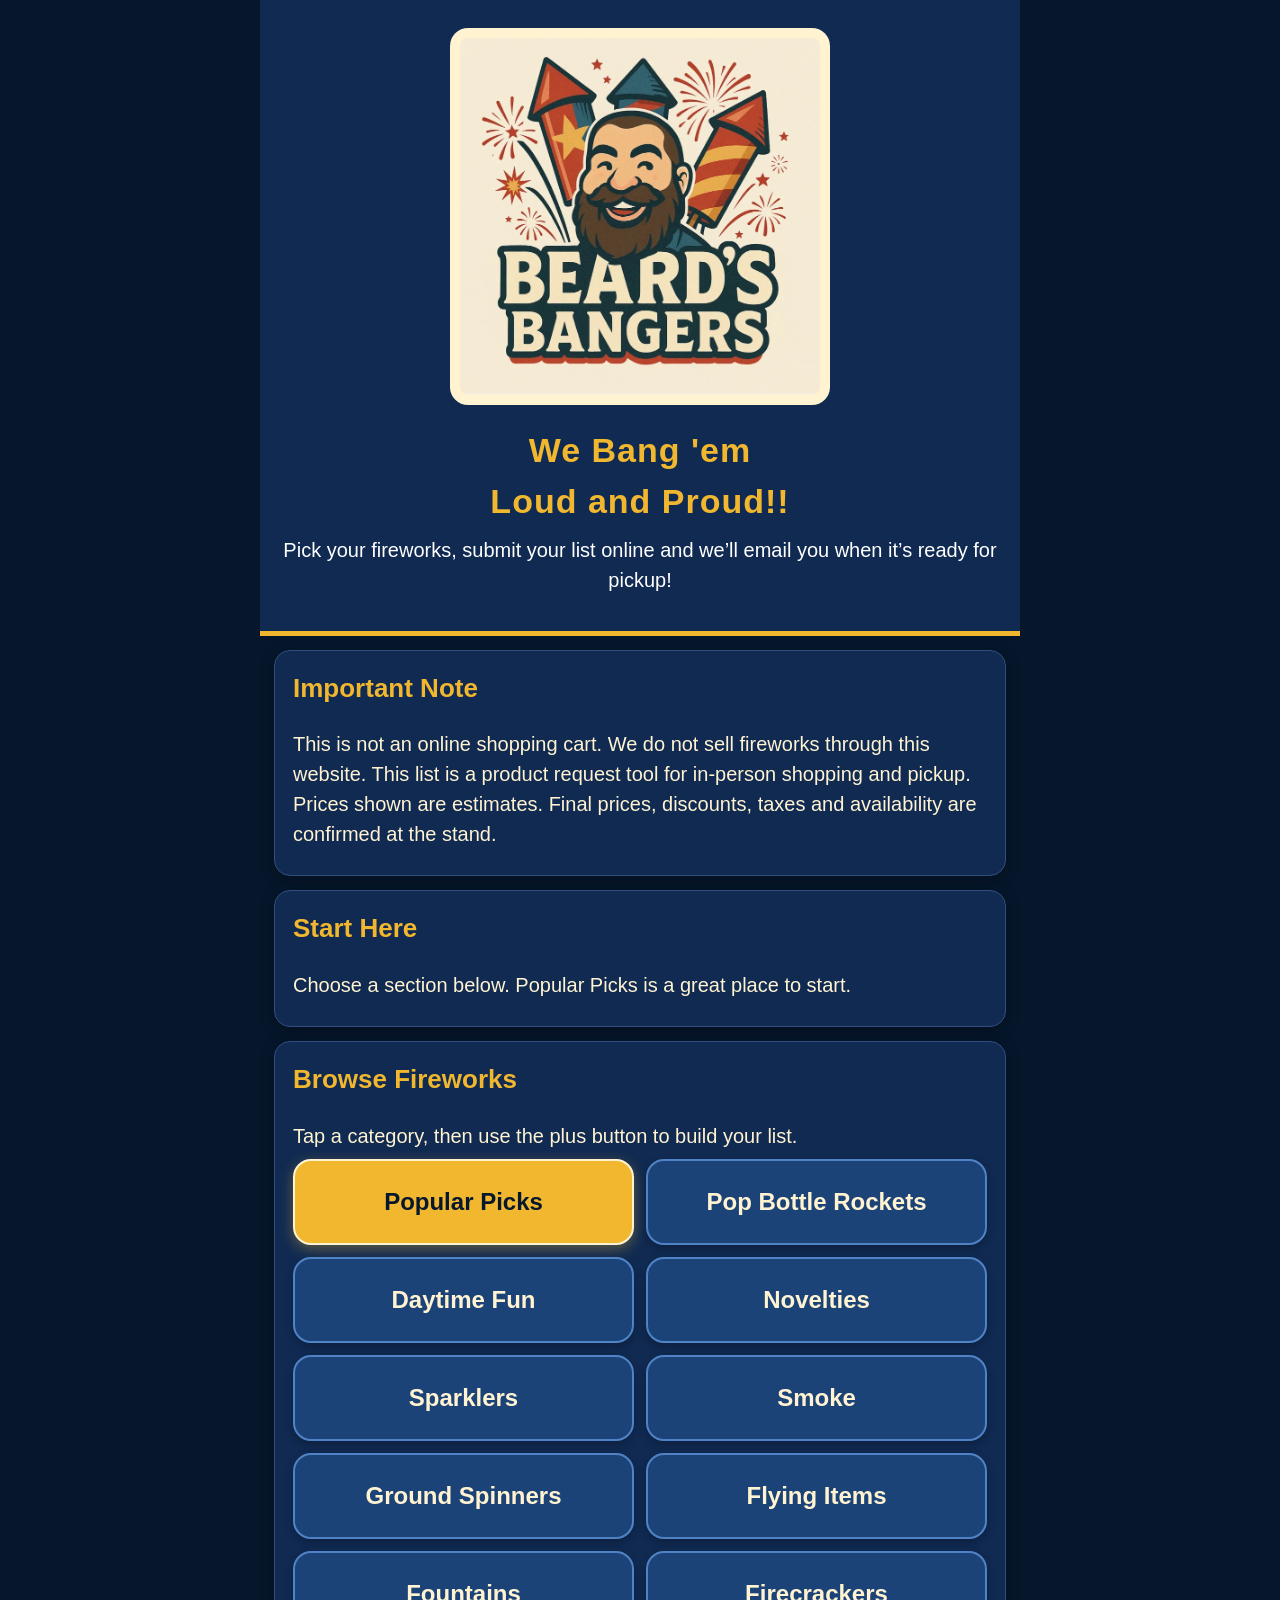
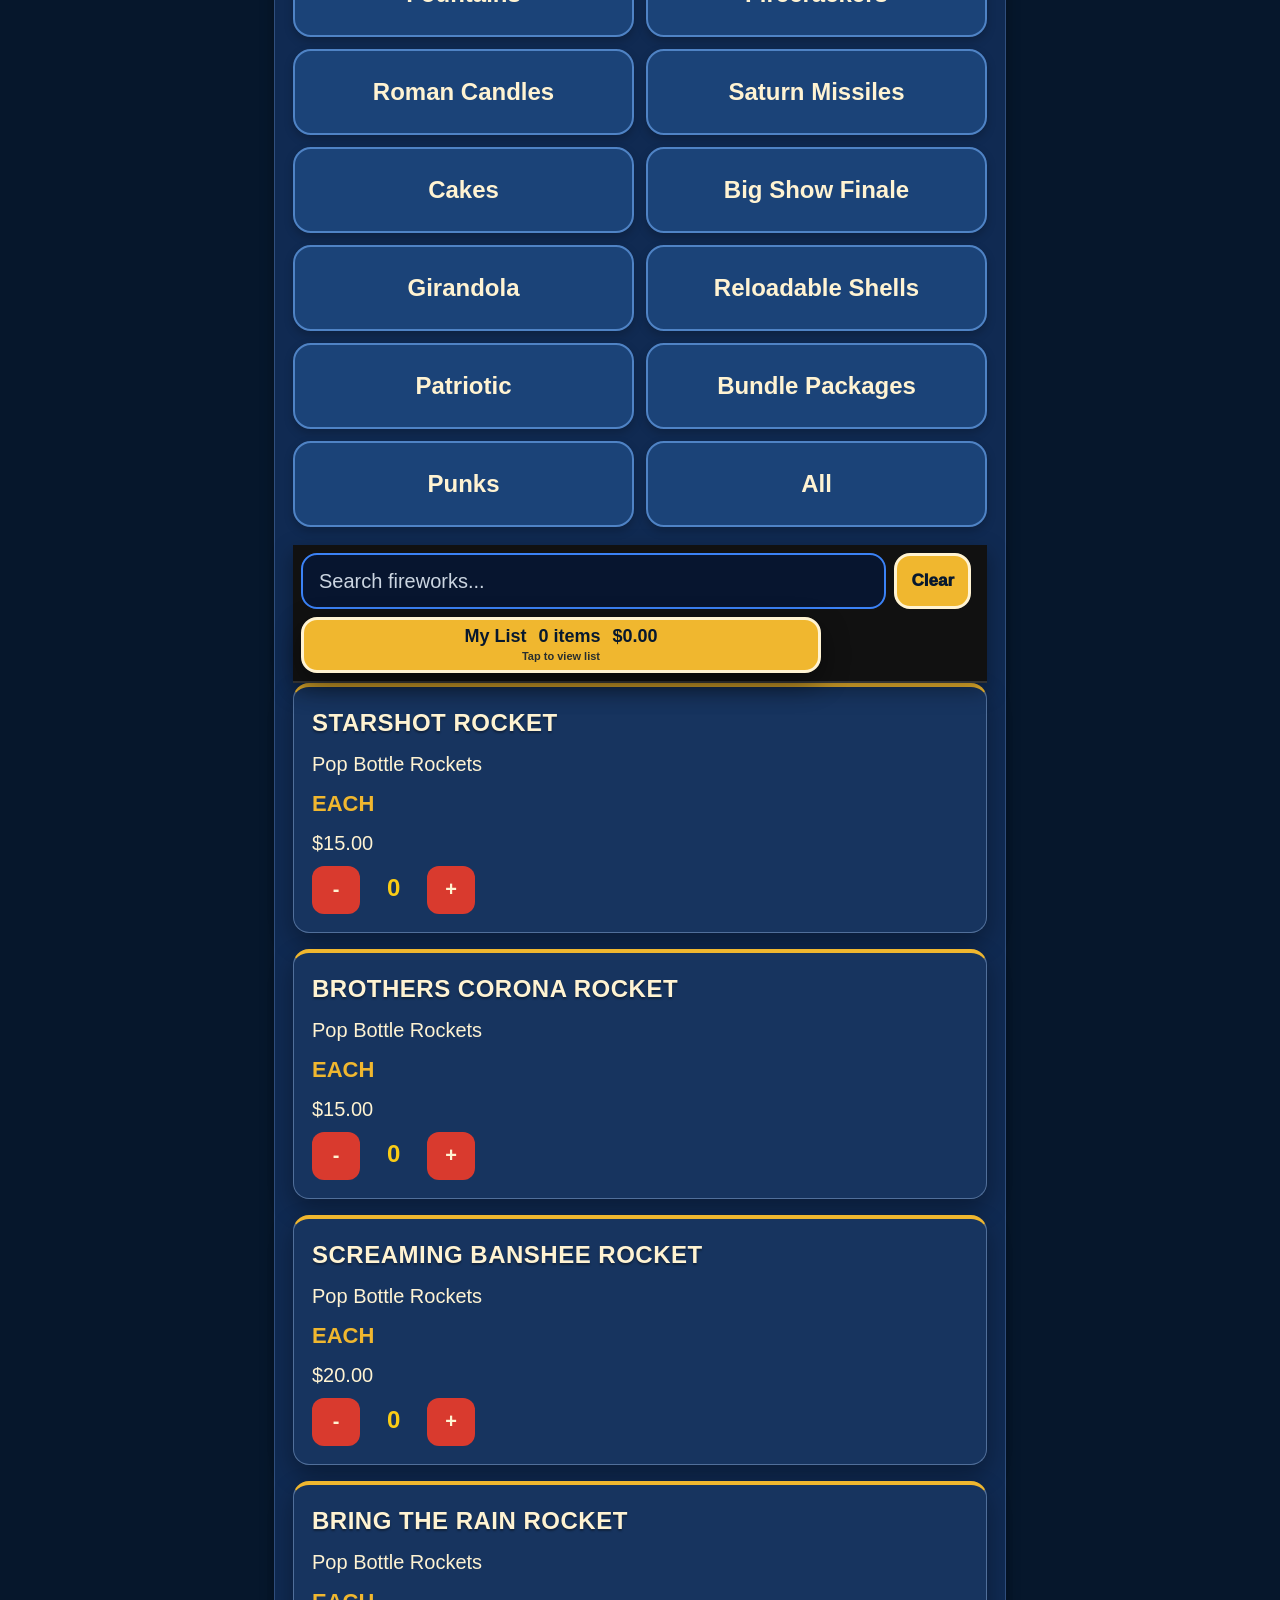
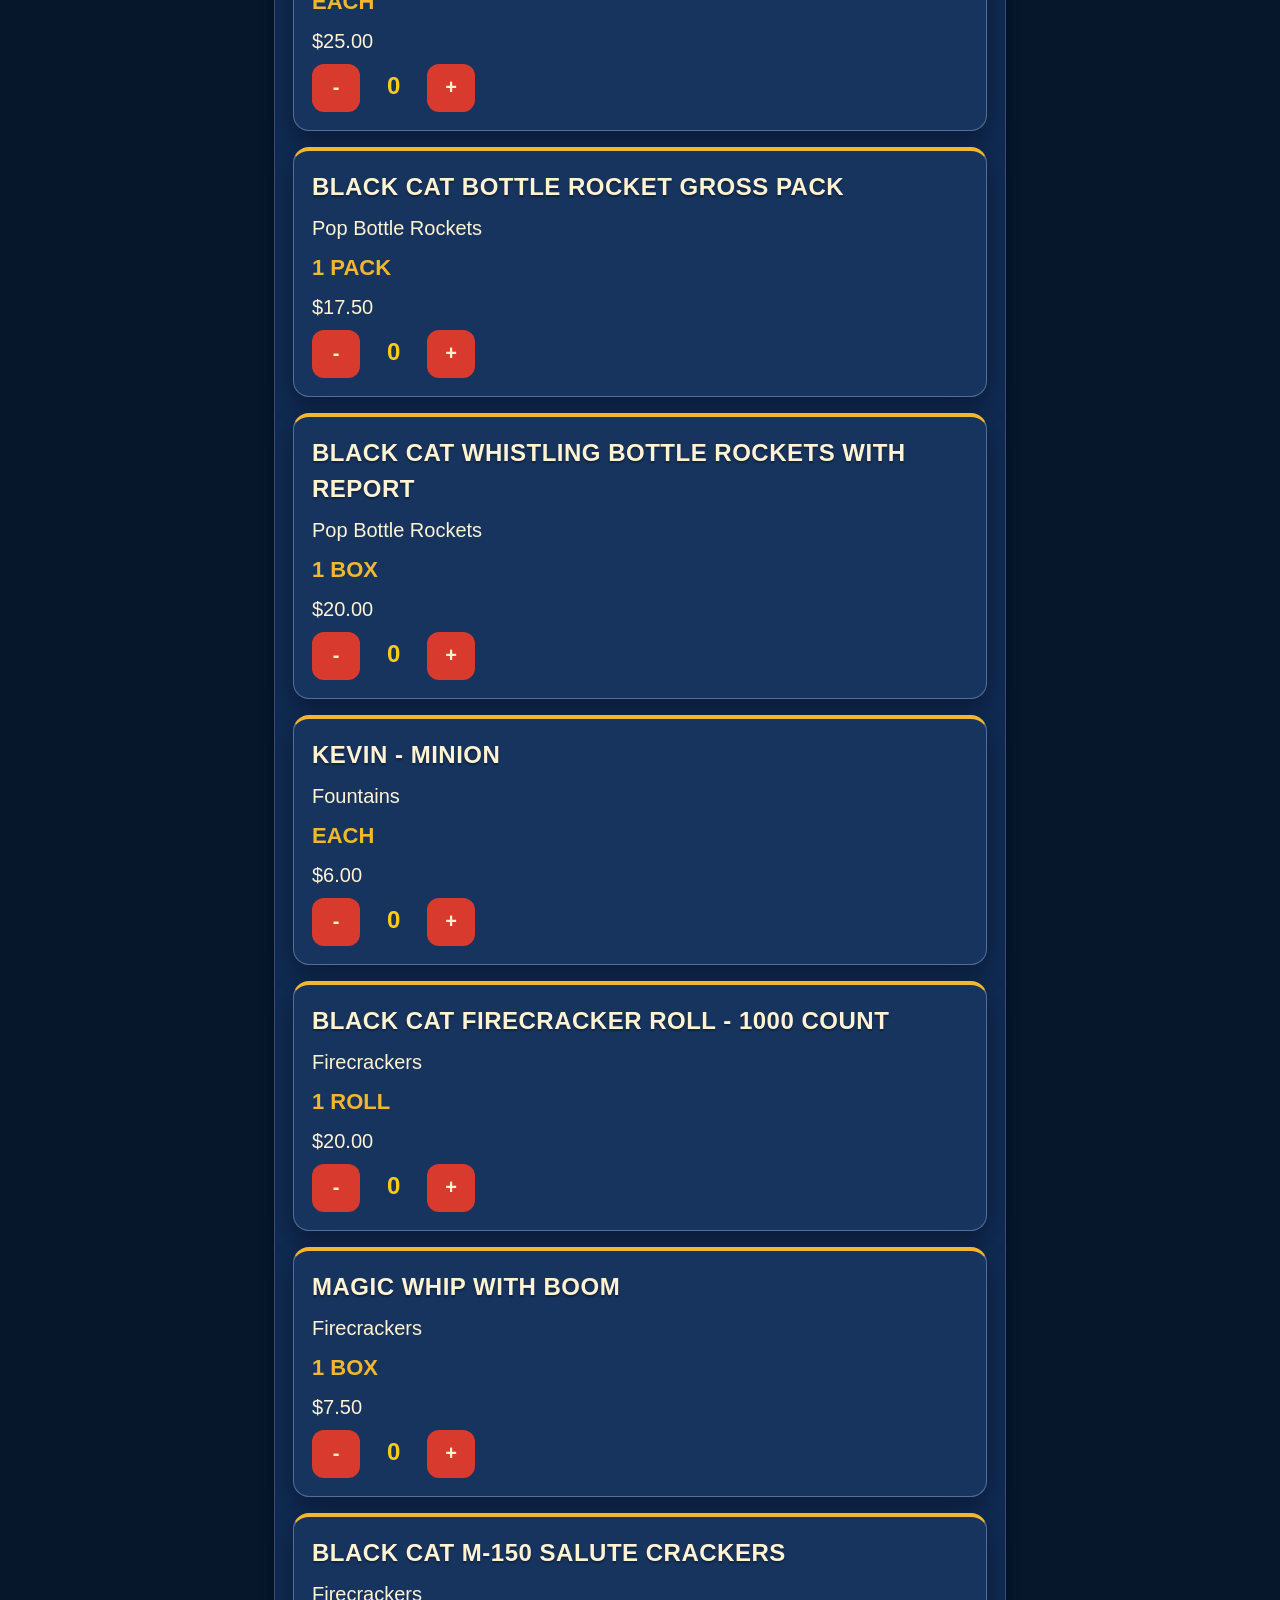
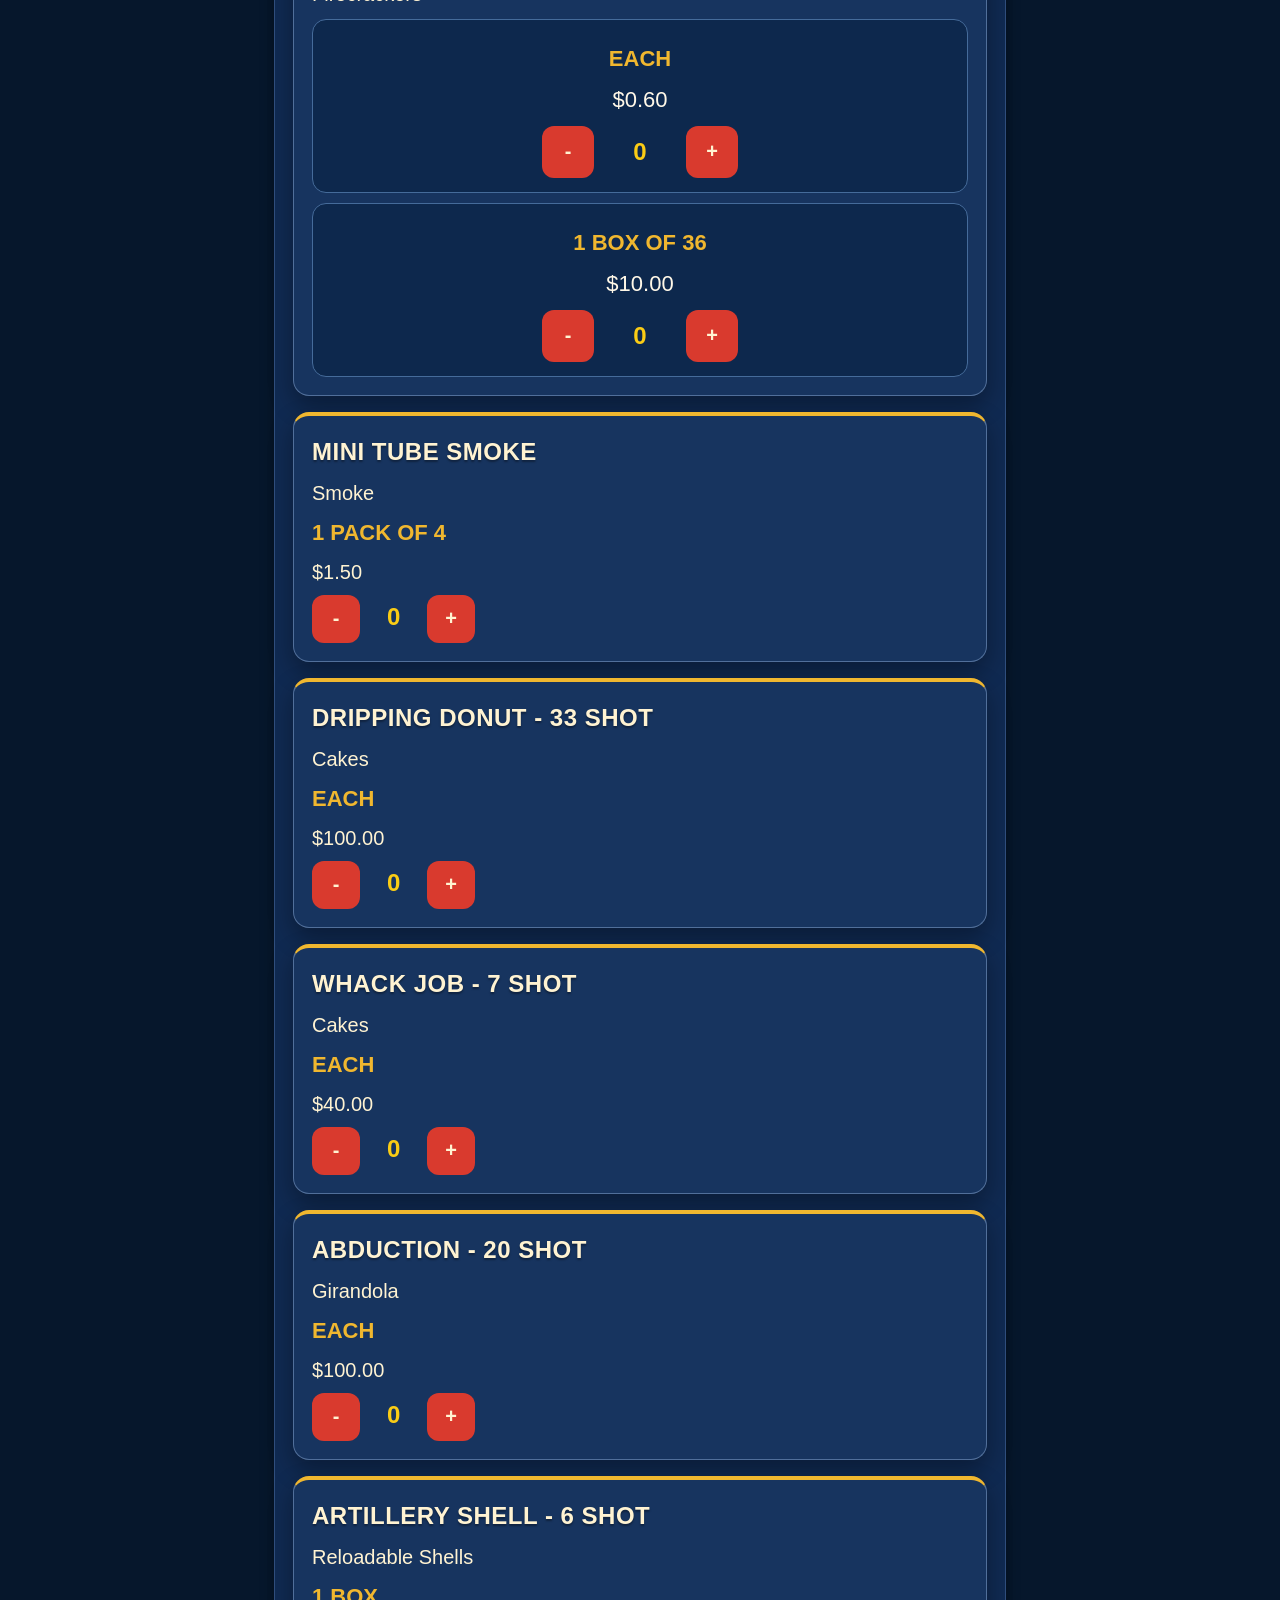
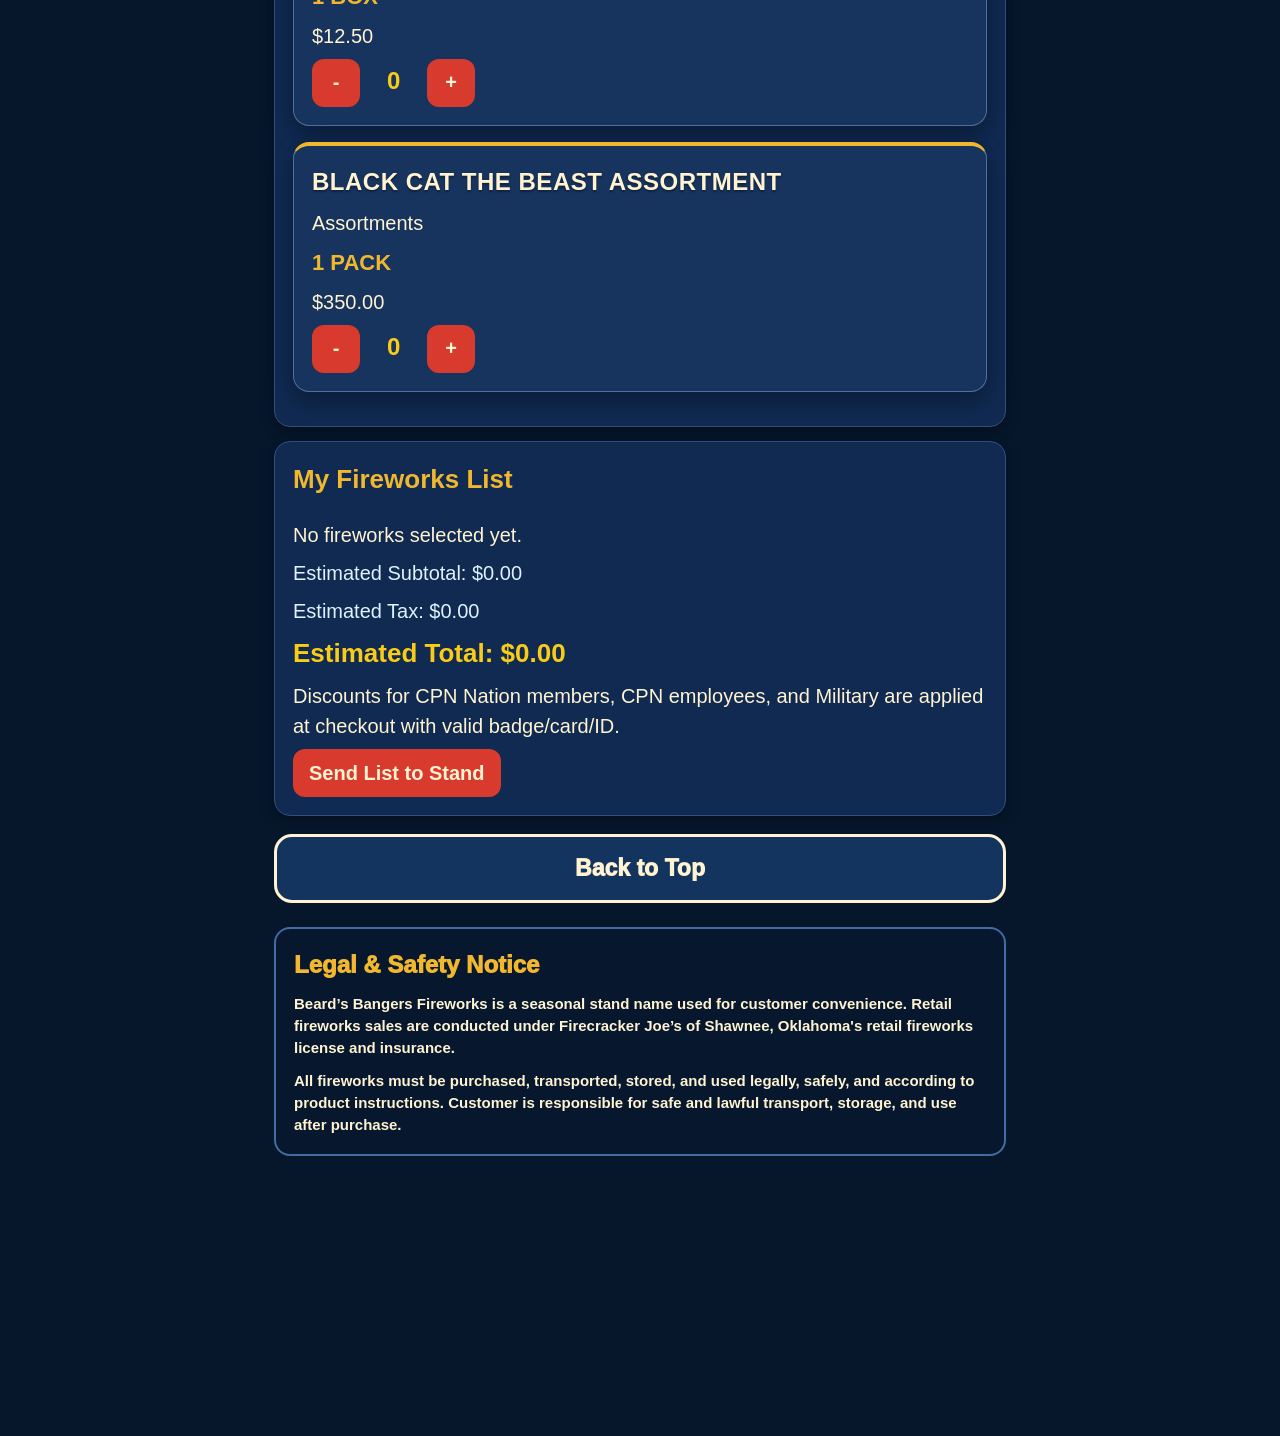
==== index.html @ ac2b1e74 "Clean up pack pricing labels Convert pack-only sparkler, roman candle, parachute, and flying item li" ====
<!-- This tells the browser that this file is an HTML webpage. -->
<!DOCTYPE html>

<!-- This starts the HTML document and says the page is written in English. -->
<html lang="en">

<head>
  <!-- This helps the browser read normal letters, numbers, and symbols correctly. -->
  <meta charset="UTF-8">

  <meta name="robots" content="noindex, nofollow">
  
  <!-- This helps the website fit correctly on phone screens. Very important for QR code customers. -->
  <meta name="viewport" content="width=device-width, initial-scale=1.0">

  <!-- This is the title that appears in the browser tab. -->
  <title>Fireworks Stand List</title>

  <!-- This connects our CSS file so we can style the page. -->
<link rel="stylesheet" href="style.css?v=26">
</head>

<body>
  <!-- Header section starts here. -->
  <header>
  <!-- This shows the Beard's Bangers logo at the top of the page. -->
  <img
    src="images/beards-bangers-logo.webp"
    alt="Beard's Bangers logo"
    class="site-logo"
  >

  <!-- This is the main headline customers will see first. -->
  <h1>We Bang 'em<br>
     Loud and Proud!!
    </h1>

  <!-- This explains the purpose of the page. -->
  <p>
  Pick your fireworks, submit your list online and we’ll email you when it’s ready for pickup!
</p>
</header>
  <!-- Header section ends here. -->

  <!-- Important Note section starts here. -->
  <section>
    <!-- This is the title for the disclaimer area. -->
    <h2>Important Note</h2>

    <!-- This paragraph explains that the website is not an online store. -->
<p>
  This is not an online shopping cart. We do not sell fireworks through this website.
  This list is a product request tool for in-person shopping and pickup.
  Prices shown are estimates. Final prices, discounts, taxes and availability are confirmed at the stand.
</p>
  </section>
  <!-- Important Note section ends here. -->

<!-- Featured Shopping section starts here. -->
<section>
  <!-- This is the title for the guided shopping area. -->
  <h2>Start Here</h2>

  <!-- This explains the purpose of the filter buttons. -->
  <p>Choose a section below. Popular Picks is a great place to start.</p>
</section>
<!-- Featured Shopping section ends here. -->

<!-- Browse Fireworks section starts here. -->
<section id="full-inventory-section">
  <!-- This is the title for the browsing area. -->
  <h2>Browse Fireworks</h2>

  <!-- This explains what the customer should do. -->
  <p>Tap a category, then use the plus button to build your list.</p>

  <!-- Category filter buttons start here inside this box. -->
  <div id="category-filter-buttons">
    <!-- This button shows popular customer favorites first. -->
    <button class="category-button active-category" onclick="setCategoryFilter('Popular Picks')">Popular Picks</button>

    <!-- This button shows pop bottle rocket items. -->
    <button class="category-button" onclick="setCategoryFilter('Pop Bottle Rockets')">Pop Bottle Rockets</button>

    <!-- This button shows daytime-friendly items. -->
    <button class="category-button" onclick="setCategoryFilter('Daytime Fun')">Daytime Fun</button>

    <!-- This button shows novelty items. -->
    <button class="category-button" onclick="setCategoryFilter('Novelties')">Novelties</button>

    <!-- This button shows sparkler items. -->
    <button class="category-button" onclick="setCategoryFilter('Sparklers')">Sparklers</button>

    <!-- This button shows smoke items. -->
    <button class="category-button" onclick="setCategoryFilter('Smoke')">Smoke</button>

    <!-- This button shows ground spinner items. -->
    <button class="category-button" onclick="setCategoryFilter('Ground Spinners')">Ground Spinners</button>

    <!-- This button shows flying items. -->
    <button class="category-button" onclick="setCategoryFilter('Flying Items')">Flying Items</button>

    <!-- This button shows fountain items. -->
    <button class="category-button" onclick="setCategoryFilter('Fountains')">Fountains</button>

    <!-- This button shows firecracker items. -->
    <button class="category-button" onclick="setCategoryFilter('Firecrackers')">Firecrackers</button>

    <!-- This button shows roman candle items. -->
    <button class="category-button" onclick="setCategoryFilter('Roman Candles')">Roman Candles</button>

    <!-- This button shows saturn missile items. -->
    <button class="category-button" onclick="setCategoryFilter('Saturn Missiles')">Saturn Missiles</button>

    <!-- This button shows cake items. -->
    <button class="category-button" onclick="setCategoryFilter('Cakes')">Cakes</button>

    <!-- This button shows big finale-style items. -->
    <button class="category-button" onclick="setCategoryFilter('Big Show Finale')">Big Show Finale</button>

    <!-- This button shows girandola items. -->
    <button class="category-button" onclick="setCategoryFilter('Girandola')">Girandola</button>

    <!-- This button shows reloadable shell items. -->
    <button class="category-button" onclick="setCategoryFilter('Reloadable Shells')">Reloadable Shells</button>
    
    <!-- This button shows patriotic-themed items. -->
    <button class="category-button" onclick="setCategoryFilter('Patriotic')">Patriotic</button>

    <!-- This button shows bundle/package items. -->
    <button class="category-button" onclick="setCategoryFilter('Bundle Packages')">Bundle Packages</button>

    <!-- This button shows punks last because they are handed out last in person. -->
    <button class="category-button" onclick="setCategoryFilter('Punks')">Punks</button>

    <!-- This button shows everything, but it is last so it does not overwhelm customers first. -->
    <button class="category-button" onclick="setCategoryFilter('All')">All</button>
  </div>
  <!-- Category filter buttons end here. -->

  <!-- This sticky top bar keeps search and the customer list visible. -->
<div id="sticky-shop-bar">

  <!-- This search box lets customers quickly find fireworks by name or category. -->
    <!-- This row holds the search box and the Done Searching button. -->
  <div id="search-row">

    <!-- This search box lets customers quickly find fireworks by name or category. -->
    <input id="inventory-search" type="text" placeholder="Search fireworks...">

    <!-- This button clears the search and shows the selected category again. -->
    <button id="customer-clear-search-button" type="button" onclick="clearCustomerSearch()">
      Clear
    </button>

    <!-- This button closes the phone keyboard after searching. -->
    <button id="search-done-button" class="hidden" type="button" onclick="finishSearch()">
      Done
    </button>

  </div>

  <!-- This button lets customers jump to their selected fireworks list anytime. -->
  <button id="floating-list-button" onclick="scrollToCustomerList()">

    <!-- This is the top line of the list button. -->
    <span id="floating-list-label">My List</span>

    <!-- This tells customers the list button can be clicked or tapped. -->
    <span id="floating-list-help">Tap to view list</span>

    <!-- This shows how many items are currently selected. -->
    <span id="floating-item-count">0 items</span>

    <!-- This shows the estimated total on the list button. -->
    <span id="floating-total-text">$0.00</span>
  </button>

</div>

  <!-- JavaScript will automatically place our firework cards inside this empty box. -->
  <div id="fireworks-container"></div>
</section>
<!-- Browse Fireworks section ends here. -->

  <!-- My Fireworks List section starts here. -->
  <section id="my-list-section">
    <!-- This is the title for the customer's selected list. -->
    <h2>My Fireworks List</h2>

    <!-- This paragraph will show the selected fireworks. -->
    <p id="customer-list-text">No fireworks selected yet.</p>

    <!-- This paragraph will show the estimated subtotal. -->
    <p id="subtotal-text">Estimated Subtotal: $0.00</p>

    <!-- This paragraph will show the estimated tax. -->
    <p id="tax-text">Estimated Tax: $0.00</p>

    <!-- This paragraph will show the estimated total after tax. -->
    <p id="total-text">Estimated Total: $0.00</p>

    <!-- This reminds customers that discounts happen in person at checkout. -->
    <p class="checkout-note">
      Discounts for CPN Nation members, CPN employees, and Military are applied at checkout with valid badge/card/ID.
    </p>

    <!-- This button opens the customer submission form. -->
    <button id="show-submit-form-button" type="button" onclick="showStandListForm()">
      Send List to Stand
    </button>

    <!-- This form sends the customer's list to Netlify Forms. -->
        <!-- This form sends the customer's list to Netlify Forms. -->
    <form
      id="stand-list-form"
      name="fireworks-list"
      method="POST"
      action="/success.html"
      data-netlify="true"
      netlify-honeypot="bot-field"
      class="hidden"
        onsubmit="return submitStandListForm(event)"()"
    >
      <!-- This hidden field tells Netlify which form is being submitted. -->
      <input type="hidden" name="form-name" value="fireworks-list">

      <!-- This hidden field helps catch spam bots. Real customers will not see it. -->
      <p class="hidden">
        <label>
          Do not fill this out:
          <input name="bot-field">
        </label>
      </p>

      <!-- This is the customer info area. -->
      <h2>Send List to Stand</h2>

      <!-- This explains what the form does. -->
      <p class="form-intro">
        Enter your email so we can send your ticket number and contact you if anything is unavailable.
      </p>

      <!-- Customer email starts here. -->
      <div class="form-field">
        <label for="customer-email">Email address:</label>

        <input
          id="customer-email"
          name="email"
          type="email"
          required
          placeholder="you@example.com"
        >
      </div>

      <!-- These hidden fields are filled by JavaScript right before the form sends. -->
      <input id="submitted-ticket-number" name="ticketNumber" type="hidden">
      <input id="submitted-list" name="fireworksList" type="hidden">
      <input id="submitted-subtotal" name="estimatedSubtotal" type="hidden">
      <input id="submitted-tax" name="estimatedTax" type="hidden">
      <input id="submitted-total" name="estimatedTotal" type="hidden">
      <input id="submitted-time" name="submittedTime" type="hidden">
      <input id="submitted-staff-checkout-link" name="staffCheckoutLink" type="hidden">

      <!-- This customer wording explains changes, new lists, and checkout. -->
      <div class="submission-rules">
        <p>
          Need to change your list? Reply to your confirmation email with your ticket number.
        </p>

        <p>
          Want to place another list? Please return to our website and submit a new list.
        </p>

      </div>

      <!-- This simple checkbox helps prevent accidental or bot-like submissions. -->
    <label class="human-check">
      <input
        id="human-confirmation"
        name="humanConfirmation"
        type="checkbox"
        required
      >

      <span>
        <span>
      I understand that submitting a list does not complete a purchase. Availability and final total are confirmed at the stand.
    </span>
      </span>
    </label>

      <!-- This submits the list to Netlify. -->
      <button id="submit-stand-list-button" type="submit">
        Submit List
      </button>
    </form>

    <!-- This confirmation box appears after the customer submits their list. -->
    <div id="submission-confirmation" class="hidden">
      <h2>List Submitted</h2>

      <p id="confirmation-ticket-text">
        Your list has been submitted.
      </p>

      <p>
        We will contact you by email when your list is ready or if anything is unavailable.
      </p>

      <p>
        Need to change your list? Reply to your confirmation email with your ticket number.
        We will confirm availability before checkout.
      </p>

      <p>
        Submitting a list does not complete a purchase. Availability and final total are confirmed at checkout.
      </p>
    </div>
  </section>
  <!-- My Fireworks List section ends here. -->

    <!-- Customer back to top button starts here. -->
  <div class="customer-bottom-action-buttons">
    <button
      id="customer-back-to-top-button"
      type="button"
      onclick="scrollCustomerToTop()"
    >
      Back to Top
    </button>
  </div>
  <!-- Customer back to top button ends here. -->

    <!-- Customer legal and safety footer notice starts here. -->
  <footer class="site-footer-notice">
    <h2>Legal &amp; Safety Notice</h2>

    <p>
      Beard’s Bangers Fireworks is a seasonal stand name used for customer convenience.
      Retail fireworks sales are conducted under Firecracker Joe’s of Shawnee, Oklahoma's
      retail fireworks license and insurance.
    </p>

    <p>
      All fireworks must be purchased, transported, stored, and used legally, safely,
      and according to product instructions. Customer is responsible for safe and lawful
      transport, storage, and use after purchase.
    </p>
  </footer>
  <!-- Customer legal and safety footer notice ends here. -->

  <!-- This connects our JavaScript file so the buttons can do things. -->
  <script src="catalog.js?v=27"></script>
<script src="script.js?v=30"></script>
</body>

</html>
---- style.css ----
/* This changes how the whole page behaves. */
* {
  /* This makes sizing easier to understand. Padding and borders stay inside the element's size. */
  box-sizing: border-box;
}

/* This styles the whole webpage. */
body {
  /* This removes the browser's default outside spacing. */
  margin: 0;

  /* This sets a simple readable font. */
  font-family: Arial, sans-serif;

  /* This creates a dark fireworks-night background. */
  background-color: #07152f;

  /* This makes normal text easy to read on the dark background. */
  color: #f8fafc;

  /* This makes text larger for phones. */
  font-size: 20px;

  /* This gives lines of text more breathing room. */
  line-height: 1.5;

  padding-bottom: 150px;
}

/* This styles the top header area. */
header {
  /* This adds space inside the header. */
  padding: 28px 18px;

  /* This gives the header a deeper patriotic blue. */
  background-color: #0b1f4d;

  /* This makes the header text white. */
  color: white;

  /* This centers the header text. */
  text-align: center;

  /* This adds a gold line under the header. */
  border-bottom: 4px solid #facc15;
}

/* This styles the biggest title. */
h1 {
  /* This removes extra space above the title. */
  margin-top: 0;

  /* This adds a little space below the title. */
  margin-bottom: 8px;

  /* This makes the title large on phones. */
  font-size: 34px;

  /* This makes the title feel more like a sign. */
  letter-spacing: 1px;
}

/* This styles section titles. */
h2 {
  /* This removes extra space at the top of section titles. */
  margin-top: 0;

  /* This makes section titles easy to spot. */
  font-size: 26px;

  /* This makes section titles gold. */
  color: #facc15;
}

/* This styles product names and selected list item names. */
h3 {
  /* This removes extra space above product names. */
  margin-top: 0;

  /* This adds a little space below product names. */
  margin-bottom: 8px;

  /* This makes product names readable on phones. */
  font-size: 24px;

  /* This keeps product names bright. */
  color: #ffffff;
}

/* This styles each main section of the page. */
section {
  /* This adds space inside each section. */
  padding: 18px;

  /* This adds space around each section. */
  margin: 14px;

  /* This makes each section a dark blue card. */
  background-color: #10234f;

  /* This rounds the corners of each section. */
  border-radius: 16px;

  /* This adds a subtle blue border. */
  border: 1px solid #33518f;

  /* This adds depth without looking too generic. */
  box-shadow: 0 4px 14px rgba(0, 0, 0, 0.35);
}

.inventory-card {
  padding: 18px;
  margin-bottom: 16px;
  background-color: #17345f;
  border-radius: 16px;
  border: 1px solid #426ca3;
  box-shadow: 0 8px 22px rgba(0, 0, 0, 0.35);
}

/* This styles selected cards inside My Fireworks List. */
.selected-list-card {
  /* This adds space inside each selected item card. */
  padding: 18px;

  /* This adds space between selected item cards. */
  margin-bottom: 16px;

  /* This makes selected list cards feel darker and more like a checkout summary. */
  background-color: #07152f;

  /* This rounds the selected list card corners. */
  border-radius: 16px;

  /* This gives selected list cards a gold outline so they feel different from inventory cards. */
  border: 2px solid #facc15;

  /* This adds a stronger shadow for a receipt/checkout feel. */
  box-shadow: 0 4px 14px rgba(0, 0, 0, 0.45);
}

/* This styles normal paragraph text. */
p {
  /* This keeps paragraph spacing comfortable but not huge. */
  margin: 8px 0;
}

/* This styles all buttons. */
button {
  /* This makes buttons large enough for thumbs. */
  min-width: 48px;

  /* This makes buttons tall enough for thumbs. */
  min-height: 48px;

  /* This adds space inside buttons. */
  padding: 12px 16px;

  /* This makes button text easy to read. */
  font-size: 20px;

  /* This makes button text bold. */
  font-weight: bold;

  /* This removes the default button border. */
  border: none;

  /* This rounds the button corners. */
  border-radius: 12px;

  /* This makes buttons red by default. */
  background-color: #dc2626;

  /* This makes button text white. */
  color: white;

  /* This changes the mouse cursor on computer. */
  cursor: pointer;
}

/* This changes buttons when they are pressed. */
button:active {
  /* This makes the button look slightly pressed down. */
  transform: scale(0.96);
}

/* This styles quantity numbers between minus and plus buttons. */
span {
  /* This makes the quantity easier to see. */
  font-size: 24px;

  /* This makes the quantity bold. */
  font-weight: bold;

  /* This adds space around the quantity. */
  margin: 0 14px;

  /* This keeps the quantity lined up nicely with buttons. */
  display: inline-block;

  /* This gives the quantity a consistent width. */
  min-width: 28px;

  /* This centers the quantity number. */
  text-align: center;

  /* This makes the quantity gold. */
  color: #facc15;
}

/* This makes the subtotal and tax easier to read. */
#subtotal-text,
#tax-text {
  /* This makes money lines bigger. */
  font-size: 20px;

  /* This makes money lines brighter. */
  color: #e0f2fe;
}

/* This makes the estimated total stand out more. */
#total-text {
  /* This makes the total larger. */
  font-size: 26px;

  /* This makes the total bold. */
  font-weight: bold;

  /* This makes the total gold. */
  color: #facc15;
}

/* This gives the customer list area a cleaner look. */
#customer-list-text {
  /* This removes the background from the outer customer list box. */
  background-color: transparent;

  /* This removes the border from the outer customer list box. */
  border: none;

  /* This removes extra padding from the outer customer list box. */
  padding: 0;
}

/* This helps the page fit larger screens without getting too wide. */
@media (min-width: 700px) {
  /* This limits the page width on tablets/computers. */
  body {
    /* This keeps the content from stretching too wide. */
    max-width: 760px;

    /* This centers the page. */
    margin: 0 auto;
  }
}

/* This styles the floating My List button. */
#floating-list-button {
  /* This keeps the button stuck to the screen even while scrolling. */
  position: fixed;

  /* This places the button near the bottom of the screen. */
  bottom: 18px;

  /* This places the button near the right side of the screen. */
  right: 18px;

  /* This makes sure the button appears above other page content. */
  z-index: 999;

  /* This makes the button stack its text lines vertically. */
  display: flex;

  /* This makes the text lines go top-to-bottom. */
  flex-direction: column;

  /* This centers the text inside the button. */
  align-items: center;

  /* This gives the floating button a gold background. */
  background-color: #facc15;

  /* This makes the button text dark blue. */
  color: #07152f;

  /* This adds a dark border so the button stands out. */
  border: 3px solid #ffffff;

  /* This makes the button rounded like a floating badge. */
  border-radius: 18px;

  /* This adds a stronger shadow so it floats above the page. */
  box-shadow: 0 6px 18px rgba(0, 0, 0, 0.45);

    /* This makes the floating button wider and easier to read on phones. */
  min-width: 150px;

  /* This makes the floating button taller and easier to tap. */
  min-height: 90px;

  /* This adds more breathing room inside the floating button. */
  padding: 14px 18px;
}

/* This styles the "My List" label inside the floating button. */
#floating-list-label {
  /* This removes the normal span spacing from our global span style. */
  margin: 0;

  /* This makes the "My List" text larger. */
  font-size: 22px;

  /* This makes the label bold. */
  font-weight: bold;

  /* This keeps the label centered. */
  text-align: center;

  /* This removes the minimum width from the global span style. */
  min-width: 0;
}

/* This styles the item count inside the floating button. */
#floating-item-count {
  /* This removes the normal span spacing from our global span style. */
  margin: 0;

  /* This makes the item count easier to read. */
  font-size: 17px;

  /* This keeps the item count centered. */
  text-align: center;

  /* This removes the minimum width from the global span style. */
  min-width: 0;
}

/* This styles the total inside the floating button. */
#floating-total-text {
  /* This removes the normal span spacing from our global span style. */
  margin: 0;

  /* This makes the floating total larger. */
  font-size: 22px;

  /* This makes the total bold. */
  font-weight: bold;

  /* This keeps the total centered. */
  text-align: center;

  /* This removes the minimum width from the global span style. */
  min-width: 0;
}

/* This makes the text inside the floating My List button dark so it shows on the gold button. */
#floating-list-button span {
  /* This overrides the regular gold span color. */
  color: #07152f;
}

/* This hides anything with the hidden class. */
.hidden {
  /* This makes the section disappear from the page. */
  display: none;
}

/* This makes item totals inside selected list cards easier to notice. */
.selected-list-card p:last-of-type {
  /* This makes the item total bigger. */
  font-size: 22px;

  /* This makes the item total bold. */
  font-weight: bold;

  /* This makes the item total gold. */
  color: #facc15;
}

/* This styles the "Tap to view list" helper text inside the floating button. */
#floating-list-help {
  /* This removes the normal span spacing from our global span style. */
  margin: 0;

  /* This makes the helper text readable but smaller than the main label. */
  font-size: 15px;

  /* This keeps the helper text from feeling too loud. */
  font-weight: normal;

  /* This keeps the helper text centered. */
  text-align: center;

  /* This removes the minimum width from the global span style. */
  min-width: 0;

  /* This makes sure the helper text is dark on the gold button. */
  color: #07152f;
}

/* This styles the search box inside the Full Inventory section. */
#inventory-search {
  /* This makes the search box stretch across the section. */
  width: 100%;

  /* This adds space inside the search box so it is easy to tap. */
  padding: 16px;

  /* This adds space below the search box. */
  margin-bottom: 18px;

  /* This makes the text inside the search box easy to read. */
  font-size: 20px;

  /* This rounds the search box corners. */
  border-radius: 14px;

  /* This adds a bright blue border. */
  border: 2px solid #3b82f6;

  /* This makes the search box dark to match the site. */
  background-color: #07152f;

  /* This makes typed text white. */
  color: #ffffff;
}

/* This styles the faint placeholder text inside the search box. */
#inventory-search::placeholder {
  /* This makes the placeholder readable but softer than typed text. */
  color: #cbd5e1;
}

/* This styles the box that holds the category filter buttons. */
#category-filter-buttons {
  /* This makes the buttons wrap onto new lines on small screens. */
  display: flex;

  /* This allows buttons to move to the next line if they do not fit. */
  flex-wrap: wrap;

  /* This adds space between category buttons. */
  gap: 12px;

  /* This adds space below the category buttons. */
  margin-bottom: 18px;

  /* This removes the normal card background from this button container. */
  background-color: transparent;

  /* This removes the normal card border from this button container. */
  border: none;

  /* This removes extra padding from this button container. */
  padding: 0;
}

/* This styles each category filter button. */
.category-button {
  /* This makes category buttons take up almost half the row. */
  width: calc(50% - 6px);

  /* This makes each category button much taller and easier to tap. */
  min-height: 86px;

  /* This adds lots of breathing room inside each category button. */
  padding: 22px 14px;

  /* This makes category button text much easier to read. */
  font-size: 24px;

  /* This makes category button text bold. */
  font-weight: bold;

  /* This makes category buttons blue by default. */
  background-color: #1d4ed8;

  /* This makes category button text white. */
  color: #ffffff;

  /* This gives category buttons a white border. */
  border: 2px solid #ffffff;

  /* This rounds the category button corners. */
  border-radius: 18px;

  /* This keeps the button text centered. */
  text-align: center;
}

/* This styles the currently selected category button. */
.active-category {
  /* This makes the active category gold. */
  background-color: #facc15;

  /* This makes the active category text dark blue. */
  color: #07152f;

  /* This makes the active category stand out. */
  border: 2px solid #ffffff;
}

/* This styles the whole Shop by Type area. */
#shop-by-type-area {
  /* This removes the normal card look from this helper area. */
  background-color: transparent;

  /* This removes the normal border from this helper area. */
  border: none;

  /* This removes extra padding from this helper area. */
  padding: 0;

  /* This adds space below the whole Shop by Type area. */
  margin-bottom: 18px;
}

/* This styles the button that opens and closes Shop by Type. */
#shop-by-type-toggle {
  /* This makes the toggle button stretch across the section. */
  width: 100%;

  /* This adds space inside the button. */
  padding: 16px;

  /* This makes the button text easy to read. */
  font-size: 22px;

  /* This makes the button text bold. */
  font-weight: bold;

  /* This makes the button gold. */
  background-color: #facc15;

  /* This makes the button text dark blue. */
  color: #07152f;

  /* This gives the button a white border. */
  border: 2px solid #ffffff;

  /* This rounds the corners. */
  border-radius: 14px;

  /* This adds space below the toggle button. */
  margin-bottom: 12px;
}

/* This makes category buttons much easier to use on phone screens. */
@media (max-width: 699px) {
  /* This styles each category button on mobile. */
  .category-button {
    /* This makes each category button take up almost half the row. */
    width: calc(50% - 6px);

    /* This makes the buttons taller and easier to tap. */
    min-height: 72px;

    /* This gives the button text more breathing room. */
    padding: 18px 12px;

    /* This makes the button text easier to read outside/in sunlight. */
    font-size: 20px;

    /* This makes the text strong and readable. */
    font-weight: bold;

    /* This keeps the button text centered. */
    text-align: center;
  }

  /* This makes the Shop by Type toggle bigger on mobile too. */
  #shop-by-type-toggle {
    /* This makes the toggle button taller and easier to tap. */
    min-height: 76px;

    /* This makes the toggle button text larger. */
    font-size: 24px;
  }
}

/* This makes sure the Shop by Type buttons actually hide when JavaScript adds the hidden class. */
#category-filter-buttons.hidden {
  /* This forces the category button box to disappear when it has the hidden class. */
  display: none;
}

/* This styles each buying option row inside a product card. */
.buying-option-row {
  padding: 14px;
  margin-top: 12px;
  background-color: #0f2a50;
  border-radius: 14px;
  border: 1px solid #3d6fa8;
  text-align: center;
}

/* This styles the text area inside a buying option row. */
.buying-option-info {
  /* This adds a little space below the option text before the buttons. */
  margin-bottom: 10px;
}

/* This styles the buying option label, like 1 PIECE or 1 BOX OF 36. */
.buying-option-label {
  /* This makes the option label easy to read. */
  font-size: 22px;

  /* This makes the option label bold. */
  font-weight: bold;

  /* This makes the option label gold. */
  color: #facc15;
}

/* This styles the buying option price. */
.buying-option-price {
  /* This makes the option price readable. */
  font-size: 22px;

  /* This keeps the price bright. */
  color: #ffffff;
}

/* This styles the button row inside a buying option. */
.buying-option-buttons {
  /* This keeps the minus, quantity, and plus lined up. */
  display: flex;

  /* This vertically centers the buttons and number. */
  align-items: center;

  /* This adds space between the buttons and quantity. */
  gap: 12px;
}

/* Product card spacing polish */

.product-card {
  padding: 18px;
}

.product-card h3 {
  margin-bottom: 8px;
  line-height: 1.2;
}

.product-card p {
  margin-top: 6px;
  margin-bottom: 10px;
}

.buying-option-row {
  padding: 14px;
  margin-top: 10px;
}

.buying-option-label {
  margin-bottom: 8px;
}

.buying-option-price {
  margin-bottom: 10px;
}

.buying-option-buttons {
  gap: 18px;
}

.buying-option-buttons button {
  width: 52px;
  height: 52px;
}

/* This styles the Beard's Bangers logo at the top of the page. */
.site-logo {
  display: block;
  width: 100%;
  max-width: 380px;
  height: auto;
  margin: 0 auto 20px auto;
  border-radius: 18px;
}

/* Beard's Bangers refined navy color polish */

body {
  background-color: #07182e;
  color: #fff3d2;
}

header {
  background-color: #102a52;
  border-bottom: 5px solid #f0b72f;
}

section,
.important-note,
.start-here,
.list-section,
.search-section,
.filter-section {
  background-color: #102a52;
  border-color: #284d82;
}

.product-card {
  background-color: #102f5f;
  border-color: #315f94;
}

.buying-option-row {
  background-color: #102f5f;
  border-color: #3f75c6;
}

h1,
h2,
.section-title,
.important-note h2,
.start-here h2 {
  color: #f0b72f;
}

.product-card h3 {
  color: #fff3d2;
}

.buying-option-label,
.quantity-number,
.total-line strong {
  color: #f0b72f;
}

button,
.add-button,
.remove-button,
.category-button,
.shop-type-button,
.clear-list-button {
  background-color: #d33a2c;
  color: #fff3d2;
}

button:hover,
.add-button:hover,
.remove-button:hover,
.category-button:hover,
.shop-type-button:hover,
.clear-list-button:hover {
  background-color: #ec4a3a;
}

.category-button.active,
.shop-type-button.active {
  background-color: #f0b72f;
  color: #07182e;
}

input,
.search-input {
  background-color: #fff3d2;
  color: #07182e;
  border-color: #f0b72f;
}

.site-logo {
  background-color: #fff3d2;
  padding: 10px;
}

/* Final button and product option cleanup */

/* This makes the floating My List button match the golden yellow brand color. */
.floating-list-button,
#floating-list-button,
.my-list-button {
  background-color: #f0b72f;
  color: #07182e;
  border: 3px solid #fff3d2;
}

/* This keeps the My List text readable. */
.floating-list-button *,
#floating-list-button *,
.my-list-button * {
  color: #07182e;
}

/* This centers the unit label, price, and plus/minus buttons inside multi-option products. */
.buying-option-row {
  text-align: center;
}

.buying-option-info {
  text-align: center;
}

.buying-option-buttons {
  justify-content: center;
  align-items: center;
}

/* This makes the inventory/filter buttons blue instead of red. */
.category-button,
.shop-type-button {
  background-color: #193b73;
  color: #fff3d2;
  border: 2px solid #3f75c6;
}

/* This gives filter buttons a cleaner hover color. */
.category-button:hover,
.shop-type-button:hover {
  background-color: #244f91;
}

/* This makes the selected filter button golden yellow. */
.category-button.active,
.shop-type-button.active {
  background-color: #f0b72f;
  color: #07182e;
  border-color: #fff3d2;
}

/* Beard's Bangers premium navy product card polish */

.inventory-card {
  background-color: #17345f;
  border-color: #426ca3;
  box-shadow: 0 8px 22px rgba(0, 0, 0, 0.35);
}

.inventory-card h3 {
  color: #fff3d2;
  letter-spacing: 0.5px;
}

.buying-option-row {
  background-color: #0f2a50;
  border-color: #3d6fa8;
}

.buying-option-label {
  color: #f0b72f;
}

.buying-option-price {
  color: #fff8e8;
}

section {
  background-color: #102a52;
  border-color: #2f5488;
}

body {
  background-color: #06172c;
}

button,
.add-button,
.remove-button {
  background-color: #d93a2e;
  color: #fff3d2;
}

button:hover,
.add-button:hover,
.remove-button:hover {
  background-color: #ef4b3d;
}

/* Premium product card finishing touch */

.inventory-card {
  background-color: #17345f;
  border: 1px solid #516f9a;
  border-top: 4px solid #f0b72f;
  box-shadow: 0 10px 24px rgba(0, 0, 0, 0.32);
}

.inventory-card h3 {
  color: #fff3d2;
  text-shadow: 0 2px 2px rgba(0, 0, 0, 0.35);
}

.buying-option-row {
  background-color: #0d284d;
  border: 1px solid #456b9a;
}

section {
  border-color: #304f7e;
}

/* Inventory filter button polish */

.category-button {
  background-color: #1b4378;
  color: #fff3d2;
  border: 2px solid #4f83c5;
  box-shadow: 0 4px 10px rgba(0, 0, 0, 0.22);
}

.category-button:hover {
  background-color: #25528e;
}

/* This is the selected inventory filter button. */
.active-category {
  background-color: #f0b72f;
  color: #07182e;
  border: 2px solid #fff3d2;
  box-shadow: 0 4px 14px rgba(240, 183, 47, 0.32);
}

/* Make selected filter buttons stay yellow immediately, even while hovered */

.category-button.active-category,
.category-button.active-category:hover,
.category-button.active-category:focus,
.category-button.active-category:active {
  background-color: #f0b72f;
  color: #07182e;
  border: 2px solid #fff3d2;
  box-shadow: 0 4px 14px rgba(240, 183, 47, 0.35);
}

/* Prevent mobile double-tap zoom on buttons and tappable controls */

button,
.category-button,
#floating-list-button,
input {
  touch-action: manipulation;
}

/* Bottom My List bar starts here. */
/* This changes the floating list button into a bottom checkout-style bar. */

#floating-list-button {
  position: fixed;
  left: 12px;
  right: 12px;
  bottom: 12px;
  width: auto;
  max-width: 520px;
  margin: 0 auto;
  z-index: 1200;

  display: grid;
  grid-template-columns: 1fr auto auto;
  gap: 6px 12px;
  align-items: center;

  padding: 12px 16px;
  border-radius: 18px;
  background-color: #f0b72f;
  color: #07182e;
  border: 3px solid #fff3d2;
  box-shadow: 0 10px 28px rgba(0, 0, 0, 0.45);
}

/* This keeps all text inside the My List bar dark and readable. */
#floating-list-button * {
  color: #07182e;
}

/* This makes the main My List label bold. */
#floating-list-label {
  font-weight: 900;
  font-size: 1.05rem;
  text-align: left;
}

/* This hides the helper text so the bottom bar stays compact. */
#floating-list-help {
  display: none;
}

/* This styles the item count. */
#floating-item-count {
  font-weight: 700;
  font-size: 0.95rem;
  text-align: center;
}

/* This styles the total price. */
#floating-total-text {
  font-weight: 900;
  font-size: 1.05rem;
  text-align: right;
}

/* This gives the bottom of the page enough room so the bar does not cover totals. */
body {
  padding-bottom: 130px;
}

/* Keeps the search bar and My List button visible while customers scroll. */
#sticky-shop-bar {
  position: sticky;
  top: 0;
  z-index: 1000;
  background: #111;
  padding: 10px;
  display: flex;
  gap: 10px;
  align-items: stretch;
  border-bottom: 2px solid rgba(255, 255, 255, 0.15);
}

/* Makes the search box take most of the top bar space. */
#sticky-shop-bar #inventory-search {
  flex: 1;
  margin: 0;
}

/* Changes the old floating button into a top-bar button. */
#sticky-shop-bar #floating-list-button {
  position: static;
  width: auto;
  min-width: 115px;
  margin: 0;
  padding: 8px 10px;
}

/* Keeps the My List button readable without getting too tall. */
#sticky-shop-bar #floating-list-button span {
  display: block;
  line-height: 1.15;
}

/* Makes the helper text smaller so the top bar stays compact. */
#sticky-shop-bar #floating-list-help {
  font-size: 0.72rem;
  opacity: 0.85;
}

/* Makes the top bar stack nicely on very small phones. */
@media (max-width: 480px) {
  #sticky-shop-bar {
    flex-direction: column;
  }

  #sticky-shop-bar #floating-list-button {
    width: 100%;
  }
}

/* Send List to Stand form starts here. */

#stand-list-form {
  margin-top: 22px;
  padding: 22px;
  background-color: #12345f;
  border: 2px solid #f0b72f;
  border-radius: 18px;
}

#stand-list-form h2 {
  margin-bottom: 12px;
}

.form-intro {
  font-size: 21px;
  line-height: 1.45;
  margin-bottom: 20px;
}

.form-field {
  margin-bottom: 20px;
}

.form-field label {
  display: block;
  margin-bottom: 8px;
  font-size: 22px;
  font-weight: bold;
  color: #fff3d2;
}

.form-field input {
  display: block;
  width: 100%;
  min-height: 62px;
  padding: 14px 16px;
  font-size: 22px;
  border-radius: 12px;
  border: 3px solid #f0b72f;
  background-color: #fff3d2;
  color: #07182e;
}

.form-field input::placeholder {
  color: #6b7280;
}

.submission-rules {
  margin-top: 18px;
  margin-bottom: 18px;
  padding: 16px;
  background-color: #0b2447;
  border-radius: 14px;
  border: 1px solid #426ca3;
}

.submission-rules p {
  font-size: 18px;
  line-height: 1.4;
  margin: 0 0 12px 0;
}

.submission-rules p:last-child {
  margin-bottom: 0;
}

#submit-stand-list-button {
  width: 100%;
  margin-top: 10px;
  padding: 18px;
  font-size: 24px;
  border-radius: 16px;
}

/* Send List to Stand form ends here. */

/* Clean sticky search, Done button, and My List bar starts here. */

#sticky-shop-bar {
  position: sticky;
  top: 0;
  z-index: 1000;

  padding: 8px;
  gap: 8px;
  background-color: #111111;

  display: flex;
  flex-direction: column;
  align-items: stretch;

  border-bottom: 2px solid rgba(255, 255, 255, 0.15);
  box-shadow: 0 8px 20px rgba(0, 0, 0, 0.35);
}

/* This keeps the search bar and Done button on one clean row. */
#search-row {
  display: flex;
  gap: 8px;
  align-items: stretch;
}

/* Search bar */
#search-row #inventory-search {
  flex: 1;
  width: auto;
  min-width: 0;
  height: 56px;
  min-height: 56px;
  padding: 0 16px;
  margin: 0;
  font-size: 20px;
  line-height: 56px;
  border-radius: 16px;
}

/* Done Searching button */
#search-done-button {
  width: 86px;
  min-width: 86px;
  height: 56px;
  min-height: 56px;
  padding: 0 10px;

  font-size: 17px;
  font-weight: 900;

  border-radius: 16px;
  background-color: #f0b72f;
  color: #07182e;
  border: 3px solid #fff3d2;
}

/* This keeps hidden things hidden. */
#search-done-button.hidden {
  display: none;
}

/* My List button */
#sticky-shop-bar #floating-list-button {
  width: 100%;
  height: 56px;
  min-height: 56px;
  padding: 6px 14px;
  border-radius: 16px;

  display: grid;
  grid-template-columns: auto auto auto;
  grid-template-areas:
    "label count total"
    "help help help";
  column-gap: 12px;
  row-gap: 2px;
  align-items: center;
  justify-content: center;

  background-color: #f0b72f;
  color: #07182e;
  border: 3px solid #fff3d2;
}

/* My List text */
#sticky-shop-bar #floating-list-label {
  grid-area: label;
  margin: 0;
  min-width: 0;
  font-size: 18px;
  line-height: 1;
  font-weight: 900;
  text-align: center;
  white-space: nowrap;
  color: #07182e;
}

/* Item count */
#sticky-shop-bar #floating-item-count {
  grid-area: count;
  margin: 0;
  min-width: 0;
  font-size: 18px;
  line-height: 1;
  font-weight: 900;
  text-align: center;
  white-space: nowrap;
  color: #07182e;
}

/* Total */
#sticky-shop-bar #floating-total-text {
  grid-area: total;
  margin: 0;
  min-width: 0;
  font-size: 18px;
  line-height: 1;
  font-weight: 900;
  text-align: center;
  white-space: nowrap;
  color: #07182e;
}

/* Tap helper */
#sticky-shop-bar #floating-list-help {
  grid-area: help;
  display: block;
  margin: 0;
  min-width: 0;
  font-size: 11px;
  line-height: 1;
  font-weight: 700;
  text-align: center;
  white-space: nowrap;
  opacity: 0.85;
  color: #07182e;
}

/* Clean sticky search, Done button, and My List bar ends here. */

/* Success page styling starts here. */

.confirmation-page {
  max-width: 720px;
  margin: 40px auto;
  padding: 28px;
  background-color: #12345f;
  border: 2px solid #f0b72f;
  border-radius: 18px;
  text-align: center;
}

.confirmation-page h2 {
  font-size: 34px;
  margin-bottom: 18px;
  color: #fff3d2;
}

.confirmation-page p {
  font-size: 21px;
  line-height: 1.45;
  margin-bottom: 18px;
}

#success-ticket-number {
  font-size: 26px;
  font-weight: 900;
  color: #f0b72f;
}

.return-home-button {
  display: inline-block;
  margin-top: 14px;
  padding: 16px 22px;
  background-color: #f0b72f;
  color: #07182e;
  border: 3px solid #fff3d2;
  border-radius: 16px;
  font-size: 21px;
  font-weight: 900;
  text-decoration: none;
}

/* Success page styling ends here. */

/* Human confirmation checkbox starts here. */

.human-check {
  display: flex;
  align-items: flex-start;
  gap: 12px;

  margin-top: 18px;
  margin-bottom: 18px;
  padding: 14px 16px;

  background-color: #0b2447;
  border: 1px solid #426ca3;
  border-radius: 14px;

  color: #fff3d2;
}

.human-check input {
  width: 24px;
  height: 24px;
  min-width: 24px;
  margin-top: 4px;
  accent-color: #f0b72f;
}

.human-check span {
  display: block;
  flex: 1;
  min-width: 0;

  font-size: 17px;
  line-height: 1.35;
  font-weight: 700;
  text-align: left;
  color: #fff3d2;
}

/* Human confirmation checkbox ends here. */

/* Staff checkout proof-of-life styling starts here. */

.staff-checkout-panel {
  max-width: 760px;
  margin: 28px auto;
  padding: 22px;
  background-color: #12345f;
  border: 2px solid #f0b72f;
  border-radius: 18px;
}

.staff-checkout-panel h2 {
  font-size: 30px;
  margin-bottom: 12px;
  color: #fff3d2;
}

.staff-checkout-note {
  font-size: 18px;
  line-height: 1.4;
  margin-bottom: 18px;
}

.staff-order-card {
  margin-bottom: 14px;
  padding: 16px;
  background-color: #0b2447;
  border: 1px solid #426ca3;
  border-radius: 14px;
}

.staff-order-card h3 {
  font-size: 22px;
  margin-bottom: 8px;
  color: #fff3d2;
}

.staff-order-card p {
  font-size: 18px;
  margin-bottom: 6px;
}

.staff-total-box {
  margin-top: 20px;
  padding: 16px;
  background-color: #07182e;
  border: 2px solid #f0b72f;
  border-radius: 14px;
}

.staff-total-box p {
  font-size: 22px;
  font-weight: 900;
  margin-bottom: 8px;
}

/* Staff checkout proof-of-life styling ends here. */

/* Staff checkout editable buttons start here. */

.staff-quantity-row {
  display: flex;
  align-items: center;
  justify-content: center;
  gap: 16px;

  margin-top: 12px;
  margin-bottom: 12px;
}

.staff-quantity-row button {
  width: 54px;
  height: 54px;

  font-size: 30px;
  font-weight: 900;

  border-radius: 14px;
  background-color: #f0b72f;
  color: #07182e;
  border: 3px solid #fff3d2;
}

.staff-quantity-row span {
  min-width: 42px;
  text-align: center;

  font-size: 28px;
  font-weight: 900;
  color: #fff3d2;
}

.staff-remove-button {
  width: 100%;
  margin-top: 10px;
  padding: 12px;

  font-size: 18px;
  font-weight: 900;

  border-radius: 14px;
  background-color: #d7372f;
  color: #fff3d2;
  border: 3px solid #fff3d2;
}

/* Staff checkout editable buttons end here. */

/* Staff product search and add section starts here. */

.staff-product-tools {
  margin-top: 20px;
  margin-bottom: 26px;
  padding: 18px;
  background-color: #07182e;
  border: 2px solid #426ca3;
  border-radius: 16px;
}

.staff-product-tools h2 {
  font-size: 26px;
  margin-bottom: 12px;
  color: #fff3d2;
}

#staff-product-search {
  width: 100%;
  min-height: 58px;
  margin-bottom: 14px;
  padding: 12px 16px;

  font-size: 21px;

  border-radius: 14px;
  border: 3px solid #f0b72f;
  background-color: #fff3d2;
  color: #07182e;
}

.staff-category-buttons {
  display: flex;
  flex-wrap: wrap;
  gap: 8px;

  margin-bottom: 16px;
}

.staff-category-button {
  padding: 10px 12px;

  font-size: 16px;
  font-weight: 900;

  border-radius: 999px;
  border: 2px solid #f0b72f;
  background-color: #12345f;
  color: #fff3d2;
}

.staff-category-button.active-staff-category {
  background-color: #f0b72f;
  color: #07182e;
  border-color: #fff3d2;
}

.staff-product-results {
  display: grid;
  gap: 12px;
}

.staff-product-card {
  padding: 14px;
  background-color: #12345f;
  border: 1px solid #426ca3;
  border-radius: 14px;
}

.staff-product-card h3 {
  font-size: 20px;
  margin-bottom: 6px;
  color: #fff3d2;
}

.staff-product-card p {
  font-size: 16px;
  margin-bottom: 8px;
}

.staff-add-option-row {
  display: flex;
  align-items: center;
  justify-content: space-between;
  gap: 12px;

  margin-top: 10px;
  padding: 10px;

  background-color: #0b2447;
  border-radius: 12px;
}

.staff-add-option-label {
  font-size: 16px;
  font-weight: 900;
  color: #fff3d2;
}

.staff-add-option-price {
  font-size: 16px;
  color: #fff3d2;
}

.staff-add-option-row button {
  min-width: 78px;
  padding: 10px 12px;

  font-size: 17px;
  font-weight: 900;

  border-radius: 12px;
  background-color: #f0b72f;
  color: #07182e;
  border: 3px solid #fff3d2;
}

.staff-current-order-heading {
  margin-top: 18px;
  margin-bottom: 12px;
}

/* Staff product search and add section ends here. */

/* Staff main-site-style checkout starts here. */

.staff-shop-panel {
  max-width: 960px;
  margin: 24px auto;
  padding: 16px;
  background-color: #12345f;
  border: 2px solid #f0b72f;
  border-radius: 18px;
}

#staff-sticky-shop-bar {
  position: -webkit-sticky;
  position: sticky;
  top: 0;
  z-index: 2000;

  display: flex;
  flex-direction: column;
  gap: 8px;

  padding: 8px;
  margin-bottom: 14px;

  background-color: #111111;
  border-radius: 16px;
  border: 2px solid #111111;
}

#staff-product-search {
  width: 100%;
  min-height: 56px;
  padding: 12px 16px;

  font-size: 20px;

  border-radius: 16px;
  border: 3px solid #f0b72f;
  background-color: #fff3d2;
  color: #07182e;
}

#staff-floating-list-button {
  display: grid;
  grid-template-columns: 1fr auto auto;
  gap: 10px;
  align-items: center;

  width: 100%;
  padding: 12px 14px;

  border-radius: 16px;
  border: 3px solid #f0b72f;
  background-color: #0b2447;
  color: #fff3d2;

  font-size: 18px;
  font-weight: 900;
}

#staff-floating-list-label {
  text-align: left;
}

#staff-floating-list-count {
  text-align: center;
}

#staff-floating-list-total {
  text-align: right;
  color: #f0b72f;
}

.staff-category-buttons {
  display: flex;
  flex-wrap: wrap;
  gap: 8px;

  margin-bottom: 16px;
}

.staff-category-button {
  padding: 10px 12px;

  font-size: 16px;
  font-weight: 900;

  border-radius: 999px;
  border: 2px solid #f0b72f;
  background-color: #12345f;
  color: #fff3d2;
}

.staff-category-button.active-staff-category {
  background-color: #f0b72f;
  color: #07182e;
  border-color: #fff3d2;
}

.staff-product-results {
  display: grid;
  gap: 14px;
}

.staff-product-card {
  padding: 16px;

  background-color: #0b2447;
  border: 1px solid #426ca3;
  border-radius: 16px;
}

.staff-product-card h3 {
  font-size: 22px;
  margin-bottom: 6px;
  color: #fff3d2;
}

.staff-product-category {
  font-size: 15px;
  margin-bottom: 10px;
  color: #f0b72f;
  font-weight: 800;
}

.staff-product-option-row {
  display: grid;
  grid-template-columns: 1fr auto;
  gap: 12px;
  align-items: center;

  margin-top: 10px;
  padding: 10px;

  background-color: #07182e;
  border-radius: 14px;
}

.staff-product-option-label {
  font-size: 16px;
  font-weight: 900;
  color: #fff3d2;
}

.staff-product-option-price {
  font-size: 16px;
  color: #fff3d2;
}

.staff-product-quantity-row {
  display: flex;
  align-items: center;
  justify-content: center;
  gap: 10px;
}

.staff-product-quantity-row button {
  width: 46px;
  height: 46px;

  font-size: 28px;
  font-weight: 900;

  border-radius: 14px;
  background-color: #f0b72f;
  color: #07182e;
  border: 3px solid #fff3d2;
}

.staff-product-quantity-row span {
  min-width: 34px;

  text-align: center;
  font-size: 24px;
  font-weight: 900;
  color: #fff3d2;
}

#staff-current-order-heading {
  margin-top: 28px;
  margin-bottom: 12px;

  font-size: 28px;
  color: #fff3d2;
}

.staff-order-card {
  margin-bottom: 14px;
  padding: 16px;

  background-color: #0b2447;
  border: 1px solid #426ca3;
  border-radius: 14px;
}

.staff-order-card h3 {
  font-size: 22px;
  margin-bottom: 8px;
  color: #fff3d2;
}

.staff-order-card p {
  font-size: 18px;
  margin-bottom: 6px;
}

.staff-remove-button {
  width: 100%;
  margin-top: 10px;
  padding: 12px;

  font-size: 18px;
  font-weight: 900;

  border-radius: 14px;
  background-color: #d7372f;
  color: #fff3d2;
  border: 3px solid #fff3d2;
}

.staff-total-box {
  margin-top: 20px;
  padding: 16px;

  background-color: #07182e;
  border: 2px solid #f0b72f;
  border-radius: 14px;
}

.staff-total-box p {
  font-size: 22px;
  font-weight: 900;
  margin-bottom: 8px;
}

.staff-empty-message {
  padding: 16px;
  background-color: #0b2447;
  border-radius: 14px;
  font-size: 18px;
}

/* Staff main-site-style checkout ends here. */

/* Staff order readability polish starts here. */

.staff-order-card h3 {
  font-size: 25px;
  font-weight: 950;
  line-height: 1.15;
  letter-spacing: 0.3px;
}

.staff-order-action-row {
  display: flex;
  align-items: center;
  justify-content: center;
  gap: 12px;

  margin-top: 10px;
  margin-bottom: 10px;
}

.staff-trash-button {
  width: 46px;
  height: 46px;

  display: flex;
  align-items: center;
  justify-content: center;

  font-size: 22px;
  font-weight: 900;

  border-radius: 14px;
  background-color: #d7372f;
  color: #fff3d2;
  border: 3px solid #fff3d2;
}

.staff-remove-button {
  display: none;
}

/* Staff order readability polish ends here. */

/* Staff category button polish starts here. */

.staff-category-buttons {
  display: flex;
  flex-wrap: wrap;
  gap: 10px;

  margin-top: 14px;
  margin-bottom: 14px;
  padding: 10px;

  background-color: #07182e;
  border: 2px solid #426ca3;
  border-radius: 16px;
}

.staff-category-button {
  min-height: 48px;
  padding: 12px 16px;

  font-size: 17px;
  font-weight: 900;
  line-height: 1;

  border-radius: 999px;
  border: 3px solid #f0b72f;
  background-color: #12345f;
  color: #fff3d2;

  box-shadow: none;
}

.staff-category-button.active-staff-category {
  background-color: #f0b72f;
  color: #07182e;
  border-color: #fff3d2;
}

.staff-trash-confirm {
  width: 76px;
  font-size: 15px;
  letter-spacing: 0.2px;
}

/* Staff category button polish ends here. */

/* Staff checkout bottom safety starts here. */

html,
body {
  overscroll-behavior-y: none;
}

.staff-shop-panel {
  padding-bottom: 140px;
}

.staff-page-end-cap {
  margin-top: 18px;
  margin-bottom: 80px;
  padding: 18px;

  text-align: center;
  font-size: 18px;
  font-weight: 900;

  color: #fff3d2;
  background-color: #07182e;

  border: 2px solid #426ca3;
  border-radius: 16px;
}

.staff-total-box {
  margin-bottom: 0;
}

/* Staff checkout bottom safety ends here. */

/* Staff page scroll lock and larger category buttons starts here. */

body.staff-checkout-body {
  height: 100dvh;
  overflow: hidden;

  display: flex;
  flex-direction: column;
}

body.staff-checkout-body header {
  flex: 0 0 auto;
}

body.staff-checkout-body main {
  flex: 1 1 auto;
  overflow-y: auto;
  overscroll-behavior-y: contain;
  -webkit-overflow-scrolling: touch;

  padding-bottom: 24px;
}

body.staff-checkout-body .staff-shop-panel {
  margin-bottom: 0;
  padding-bottom: 120px;
}

body.staff-checkout-body #staff-category-buttons {
  display: flex !important;
  flex-wrap: wrap !important;
  gap: 12px !important;

  margin-top: 14px !important;
  margin-bottom: 16px !important;
  padding: 12px !important;

  background-color: #07182e !important;
  border: 2px solid #426ca3 !important;
  border-radius: 18px !important;
}

body.staff-checkout-body #staff-category-buttons .staff-category-button {
  min-height: 62px !important;
  padding: 16px 20px !important;

  font-size: 20px !important;
  font-weight: 950 !important;
  line-height: 1.1 !important;

  border-radius: 18px !important;
  border: 3px solid #f0b72f !important;

  background-color: #12345f !important;
  color: #fff3d2 !important;

  cursor: pointer !important;
}

body.staff-checkout-body #staff-category-buttons .staff-category-button.active-staff-category {
  background-color: #f0b72f !important;
  color: #07182e !important;
  border-color: #fff3d2 !important;
}

/* Staff page scroll lock and larger category buttons ends here. */

/* Staff page normal scrolling restore starts here. */

body {
  height: auto;
  overflow-x: hidden;
  overflow-y: auto;
}

body main {
  overflow: visible;
}

.staff-shop-panel {
  margin-bottom: 80px;
  padding-bottom: 120px;
}

.staff-page-end-cap {
  margin-bottom: 120px;
}

/* Staff page normal scrolling restore ends here. */

/* Staff checkout emergency overscroll fix starts here. */

html {
  overscroll-behavior-y: none;
}

body {
  overscroll-behavior-y: none;
  overflow-x: hidden;
}

.staff-shop-panel {
  padding-bottom: 40px !important;
  margin-bottom: 0 !important;
}

.staff-page-end-cap {
  margin-bottom: 24px !important;
}

/* Staff checkout emergency overscroll fix ends here. */

/* Staff order button spacing polish starts here. */

.staff-order-action-row {
  display: grid;
  grid-template-columns: 1fr auto;
  align-items: center;
  gap: 16px;

  width: 100%;
  margin-top: 14px;
  margin-bottom: 14px;
}

.staff-order-action-row .staff-product-quantity-row {
  display: grid;
  grid-template-columns: 64px 70px 64px;
  align-items: center;
  justify-content: center;
  gap: 18px;
}

.staff-order-action-row .staff-product-quantity-row button {
  width: 58px;
  height: 58px;

  font-size: 34px;
  font-weight: 950;
}

.staff-order-action-row .staff-product-quantity-row span {
  min-width: 70px;

  text-align: center;
  font-size: 32px;
  font-weight: 950;
}

.staff-trash-button {
  width: 58px;
  height: 58px;

  font-size: 26px;
  border-radius: 16px;
}

.staff-trash-confirm {
  width: 84px;
  font-size: 16px;
}

/* Staff order button spacing polish ends here. */

/* Staff totals readability polish starts here. */

.staff-total-box {
  padding: 22px;
  background-color: #07182e;
  border: 3px solid #f0b72f;
  border-radius: 18px;
}

.staff-total-box p {
  display: flex;
  justify-content: space-between;
  align-items: center;
  gap: 12px;

  margin-bottom: 14px;
  padding-bottom: 12px;

  font-size: 26px;
  font-weight: 950;
  line-height: 1.2;

  color: #fff3d2;
  border-bottom: 1px solid rgba(240, 183, 47, 0.35);
}

.staff-total-box p:last-child {
  margin-bottom: 0;
  padding-top: 8px;
  padding-bottom: 0;

  font-size: 31px;
  color: #f0b72f;
  border-bottom: none;
}

/* Staff totals readability polish ends here. */

/* Staff quantity row alignment polish starts here. */

.staff-order-action-row {
  display: grid;
  grid-template-columns: 1fr 64px;
  align-items: center;
  gap: 16px;

  width: 100%;
  margin-top: 14px;
  margin-bottom: 14px;
}

.staff-order-action-row .staff-product-quantity-row {
  display: grid;
  grid-template-columns: 62px 72px 62px;
  align-items: center;
  justify-content: center;
  gap: 18px;

  width: 100%;
}

.staff-order-action-row .staff-product-quantity-row button {
  width: 56px;
  height: 56px;

  font-size: 28px;
  font-weight: 950;
  line-height: 1;

  display: flex;
  align-items: center;
  justify-content: center;
}

.staff-order-action-row .staff-product-quantity-row span {
  min-width: 72px;

  text-align: center;
  font-size: 34px;
  font-weight: 950;
  line-height: 1;
  color: #fff3d2;
}

.staff-trash-button {
  width: 56px;
  height: 56px;

  font-size: 25px;
  border-radius: 16px;
}

.staff-order-card h3 {
  font-size: 27px;
  font-weight: 950;
  line-height: 1.15;
  letter-spacing: 0.3px;
}

.staff-order-card p {
  font-size: 21px;
  line-height: 1.3;
}

/* Staff quantity row alignment polish ends here. */

/* Staff final order summary starts here. */

#generate-final-order-button {
  width: 100%;
  margin-top: 18px;
  padding: 18px;

  font-size: 24px;
  font-weight: 950;

  border-radius: 18px;
  border: 3px solid #fff3d2;
  background-color: #f0b72f;
  color: #07182e;
}

.final-staff-order-box {
  margin-top: 18px;
  padding: 18px;

  background-color: #07182e;
  border: 3px solid #f0b72f;
  border-radius: 18px;

  color: #fff3d2;
}

.final-staff-order-box h2 {
  margin-bottom: 12px;

  font-size: 28px;
  font-weight: 950;
  color: #f0b72f;
}

.final-staff-order-box pre {
  white-space: pre-wrap;

  font-family: inherit;
  font-size: 20px;
  line-height: 1.45;
  font-weight: 800;

  color: #fff3d2;
}

.hidden {
  display: none;
}

/* Staff final order summary ends here. */

/* Staff auto final order summary starts here. */

.final-staff-order-box {
  margin-top: 18px;
  padding: 18px;

  background-color: #07182e;
  border: 3px solid #f0b72f;
  border-radius: 18px;

  color: #fff3d2;
}

.final-staff-order-box h2 {
  margin-bottom: 6px;

  font-size: 28px;
  font-weight: 950;
  color: #f0b72f;
}

.final-staff-order-box p {
  margin-bottom: 14px;

  font-size: 17px;
  font-weight: 800;
  color: #fff3d2;
}

.final-staff-order-box pre {
  white-space: pre-wrap;

  font-family: inherit;
  font-size: 20px;
  line-height: 1.45;
  font-weight: 850;

  color: #fff3d2;
}

/* Staff auto final order summary ends here. */

/* Staff checkout final polish starts here. */

.staff-search-row {
  display: grid;
  grid-template-columns: 1fr auto;
  gap: 10px;
  align-items: center;
}

#staff-clear-search-button {
  height: 56px;
  padding: 0 16px;

  font-size: 18px;
  font-weight: 950;

  border-radius: 16px;
  border: 3px solid #fff3d2;
  background-color: #f0b72f;
  color: #07182e;
}

.staff-order-action-row {
  display: grid;
  grid-template-columns: 1fr 58px;
  align-items: center;
  gap: 14px;

  width: 100%;
  margin-top: 14px;
  margin-bottom: 14px;
}

.staff-order-action-row .staff-product-quantity-row {
  display: grid;
  grid-template-columns: 58px 80px 58px;
  align-items: center;
  justify-content: center;
  gap: 18px;

  width: 100%;
}

.staff-order-action-row .staff-product-quantity-row button {
  width: 54px;
  height: 54px;

  display: flex;
  align-items: center;
  justify-content: center;

  font-size: 26px;
  font-weight: 950;
  line-height: 1;

  border-radius: 15px;
}

.staff-order-action-row .staff-product-quantity-row span {
  min-width: 80px;

  text-align: center;
  font-size: 36px;
  font-weight: 950;
  line-height: 1;

  color: #fff3d2;
}

.staff-trash-button {
  width: 54px;
  height: 54px;

  display: flex;
  align-items: center;
  justify-content: center;

  font-size: 24px;
  border-radius: 15px;
}

.staff-order-card h3 {
  font-size: 29px;
  font-weight: 950;
  line-height: 1.12;
  letter-spacing: 0.3px;
}

.staff-order-card p {
  font-size: 22px;
  line-height: 1.3;
}

.final-staff-order-box {
  margin-top: 18px;
  padding: 18px;

  background-color: #07182e;
  border: 3px solid #f0b72f;
  border-radius: 18px;

  color: #fff3d2;
}

.final-staff-order-box h2 {
  margin-bottom: 6px;

  font-size: 30px;
  font-weight: 950;
  color: #f0b72f;
}

.final-staff-order-box p {
  margin-bottom: 16px;

  font-size: 18px;
  font-weight: 800;
  color: #fff3d2;
}

.final-order-ticket-line {
  margin-bottom: 14px;
  padding-bottom: 12px;

  font-size: 24px;
  font-weight: 950;

  color: #f0b72f;
  border-bottom: 1px solid rgba(240, 183, 47, 0.35);
}

.final-order-item-line {
  display: grid;
  grid-template-columns: 1fr auto;
  gap: 12px;

  padding-top: 8px;
  padding-bottom: 8px;

  font-size: 19px;
  font-weight: 850;
  line-height: 1.25;

  border-bottom: 1px solid rgba(255, 243, 210, 0.18);
}

.final-order-money-line {
  display: grid;
  grid-template-columns: 1fr auto;
  gap: 12px;

  padding-top: 10px;

  font-size: 21px;
  font-weight: 900;
}

.final-order-total-line {
  display: grid;
  grid-template-columns: 1fr auto;
  gap: 12px;

  margin-top: 12px;
  padding-top: 14px;

  font-size: 30px;
  font-weight: 950;
  line-height: 1.15;

  color: #f0b72f;
  border-top: 2px solid rgba(240, 183, 47, 0.55);
}

.final-order-empty-line {
  font-size: 20px;
  font-weight: 850;
}

.staff-bottom-action-buttons {
  display: grid;
  grid-template-columns: 1fr;
  gap: 12px;

  margin-top: 18px;
}

#copy-final-order-button,
#staff-back-to-top-button {
  width: 100%;
  padding: 18px;

  font-size: 23px;
  font-weight: 950;

  border-radius: 18px;
  border: 3px solid #fff3d2;
}

#copy-final-order-button {
  background-color: #f0b72f;
  color: #07182e;
}

#staff-back-to-top-button {
  background-color: #12345f;
  color: #fff3d2;
}

/* Staff checkout final polish ends here. */

/* Staff search and clear button alignment fix starts here. */

.staff-search-row {
  display: grid;
  grid-template-columns: 1fr auto;
  gap: 10px;
  align-items: stretch;
}

.staff-search-row #staff-product-search {
  height: 68px;
  min-height: 68px;
  margin: 0;
  box-sizing: border-box;
}

#staff-clear-search-button {
  height: 68px;
  min-height: 68px;
  margin: 0;
  padding: 0 22px;

  display: flex;
  align-items: center;
  justify-content: center;

  box-sizing: border-box;
  line-height: 1;
}

/* Staff search and clear button alignment fix ends here. */

/* Staff remove button, quantity centering, and final summary color fix starts here. */

.staff-order-action-row {
  display: grid;
  grid-template-columns: 1fr 112px;
  align-items: center;
  gap: 14px;

  width: 100%;
  margin-top: 14px;
  margin-bottom: 14px;
}

.staff-order-action-row .staff-product-quantity-row {
  display: grid;
  grid-template-columns: 58px 86px 58px;
  align-items: center;
  justify-content: center;
  justify-self: center;
  gap: 16px;

  width: auto;
}

.staff-order-action-row .staff-product-quantity-row button {
  width: 54px;
  height: 54px;

  display: flex;
  align-items: center;
  justify-content: center;

  font-size: 26px;
  font-weight: 950;
  line-height: 1;

  border-radius: 15px;
}

.staff-order-action-row .staff-product-quantity-row span {
  width: 86px;
  min-width: 86px;
  margin: 0;

  display: flex;
  align-items: center;
  justify-content: center;

  text-align: center;
  font-size: 36px;
  font-weight: 950;
  line-height: 1;

  color: #fff3d2;
}

.staff-trash-button {
  justify-self: center;

  width: 56px;
  min-width: 56px;
  height: 56px;
  min-height: 56px;
  padding: 0;

  display: flex;
  align-items: center;
  justify-content: center;

  font-size: 25px;
  font-weight: 950;
  line-height: 1;

  border-radius: 16px;
  background-color: #d7372f;
  color: #fff3d2;
  border: 3px solid #fff3d2;
}

.staff-trash-button.staff-trash-confirm {
  width: 108px;
  min-width: 108px;
  height: 56px;
  min-height: 56px;
  padding: 0 10px;

  font-size: 19px;
  font-weight: 950;
  letter-spacing: 0;
  white-space: nowrap;
}

.final-order-item-line,
.final-order-item-line span,
.final-order-item-line strong,
.final-order-money-line,
.final-order-money-line span,
.final-order-money-line strong {
  color: #fff3d2;
}

.final-order-ticket-line {
  color: #f0b72f;
}

.final-order-total-line,
.final-order-total-line span,
.final-order-total-line strong {
  color: #f0b72f;
}

.final-order-total-line {
  font-size: 34px;
  font-weight: 950;
}

/* Staff remove button, quantity centering, and final summary color fix ends here. */

/* Customer-facing legal footer notice starts here. */

.site-footer-notice {
  margin: 24px 14px 150px 14px;
  padding: 18px;

  background-color: #07182e;
  border: 2px solid #426ca3;
  border-radius: 16px;

  color: #fff3d2;
}

.site-footer-notice h2 {
  margin-bottom: 10px;

  font-size: 24px;
  font-weight: 950;
  color: #f0b72f;
}

.site-footer-notice p {
  margin-bottom: 12px;

  font-size: 15px;
  line-height: 1.45;
  font-weight: 700;

  color: #fff3d2;
}

.site-footer-notice p:last-child {
  margin-bottom: 0;
}

/* Customer-facing legal footer notice ends here. */

/* Customer clear search, back to top, and trash remove polish starts here. */

#search-row {
  display: grid;
  grid-template-columns: 1fr auto auto;
  gap: 8px;
  align-items: stretch;
}

#search-row #inventory-search {
  height: 56px;
  min-height: 56px;
  margin: 0;
  box-sizing: border-box;
}

#customer-clear-search-button,
#search-done-button {
  height: 56px;
  min-height: 56px;
  margin: 0;
  padding: 0 14px;

  display: flex;
  align-items: center;
  justify-content: center;

  font-size: 17px;
  font-weight: 950;
  line-height: 1;

  box-sizing: border-box;

  border-radius: 16px;
  border: 3px solid #fff3d2;
  background-color: #f0b72f;
  color: #07182e;
}

#search-done-button.hidden {
  display: none;
}

.customer-list-action-row {
  display: grid;
  grid-template-columns: 1fr 112px;
  align-items: center;
  gap: 14px;

  width: 100%;
  margin-top: 14px;
  margin-bottom: 14px;
}

.customer-list-quantity-row {
  display: grid;
  grid-template-columns: 58px 86px 58px;
  align-items: center;
  justify-content: center;
  justify-self: center;
  gap: 16px;

  width: auto;
}

.customer-list-quantity-row button {
  width: 54px;
  height: 54px;

  display: flex;
  align-items: center;
  justify-content: center;

  font-size: 26px;
  font-weight: 950;
  line-height: 1;

  border-radius: 15px;
  border: 3px solid #fff3d2;
  background-color: #f0b72f;
  color: #07182e;
}

.customer-list-quantity-row span {
  width: 86px;
  min-width: 86px;
  margin: 0;

  display: flex;
  align-items: center;
  justify-content: center;

  text-align: center;
  font-size: 36px;
  font-weight: 950;
  line-height: 1;

  color: #fff3d2;
}

.customer-trash-button {
  justify-self: center;

  width: 56px;
  min-width: 56px;
  height: 56px;
  min-height: 56px;
  padding: 0;

  display: flex;
  align-items: center;
  justify-content: center;

  font-size: 25px;
  font-weight: 950;
  line-height: 1;

  border-radius: 16px;
  background-color: #d7372f;
  color: #fff3d2;
  border: 3px solid #fff3d2;
}

.customer-trash-button.customer-trash-confirm {
  width: 108px;
  min-width: 108px;
  height: 56px;
  min-height: 56px;
  padding: 0 10px;

  font-size: 19px;
  font-weight: 950;
  letter-spacing: 0;
  white-space: nowrap;
}

.customer-bottom-action-buttons {
  margin: 18px 14px 0 14px;
}

#customer-back-to-top-button {
  width: 100%;
  padding: 18px;

  font-size: 23px;
  font-weight: 950;

  border-radius: 18px;
  border: 3px solid #fff3d2;
  background-color: #12345f;
  color: #fff3d2;
}

/* Customer clear search, back to top, and trash remove polish ends here. */

/* Customer selected list layout fix starts here. */

.customer-list-action-row {
  display: flex;
  align-items: center;
  justify-content: center;
  gap: 10px;

  width: 100%;
  max-width: 100%;
  margin-top: 14px;
  margin-bottom: 14px;

  overflow: visible;
}

.customer-list-quantity-row {
  display: grid;
  grid-template-columns: 48px 64px 48px;
  align-items: center;
  justify-content: center;
  gap: 10px;

  flex: 0 0 auto;
  width: auto;
}

.customer-list-quantity-row button {
  width: 48px;
  min-width: 48px;
  height: 52px;
  min-height: 52px;
  padding: 0;

  display: flex;
  align-items: center;
  justify-content: center;

  font-size: 25px;
  font-weight: 950;
  line-height: 1;

  border-radius: 15px;
  border: 3px solid #fff3d2;
  background-color: #f0b72f;
  color: #07182e;
}

.customer-list-quantity-row span {
  width: 64px;
  min-width: 64px;
  margin: 0;
  padding: 0;

  display: flex;
  align-items: center;
  justify-content: center;

  text-align: center;
  font-size: 34px;
  font-weight: 950;
  line-height: 1;

  color: #fff3d2;
}

.customer-trash-button {
  flex: 0 0 auto;

  width: 52px;
  min-width: 52px;
  height: 52px;
  min-height: 52px;
  padding: 0;

  display: flex;
  align-items: center;
  justify-content: center;

  font-size: 24px;
  font-weight: 950;
  line-height: 1;

  border-radius: 15px;
  background-color: #d7372f;
  color: #fff3d2;
  border: 3px solid #fff3d2;
}

.customer-trash-button.customer-trash-confirm {
  width: 104px;
  min-width: 104px;
  height: 52px;
  min-height: 52px;
  padding: 0 8px;

  font-size: 17px;
  font-weight: 950;
  letter-spacing: 0;
  white-space: nowrap;
}

/* Customer selected list layout fix ends here. */

/* Customer remove button no-shift fix starts here. */

.customer-list-action-row {
  display: flex;
  align-items: center;
  justify-content: center;
  gap: 10px;

  width: 100%;
  max-width: 100%;
}

.customer-trash-button {
  width: 104px;
  min-width: 104px;
  height: 52px;
  min-height: 52px;
  padding: 0 8px;

  display: flex;
  align-items: center;
  justify-content: center;

  white-space: nowrap;
}

.customer-trash-button.customer-trash-confirm {
  width: 104px;
  min-width: 104px;
  height: 52px;
  min-height: 52px;
}

/* Customer remove button no-shift fix ends here. */

/* Staff category buttons match customer category buttons starts here. */

body.staff-checkout-body #staff-category-buttons {
  display: flex !important;
  flex-wrap: wrap !important;
  gap: 12px !important;

  margin-top: 14px !important;
  margin-bottom: 18px !important;
  padding: 0 !important;

  background-color: transparent !important;
  border: none !important;
  border-radius: 0 !important;
}

body.staff-checkout-body #staff-category-buttons .staff-category-button {
  width: calc(50% - 6px) !important;
  min-height: 72px !important;
  padding: 18px 12px !important;

  font-size: 20px !important;
  font-weight: bold !important;
  line-height: 1.15 !important;
  text-align: center !important;

  border-radius: 18px !important;
  border: 2px solid #4f83c5 !important;
  background-color: #1b4378 !important;
  color: #fff3d2 !important;

  box-shadow: 0 4px 10px rgba(0, 0, 0, 0.22) !important;
}

body.staff-checkout-body #staff-category-buttons .staff-category-button:hover {
  background-color: #25528e !important;
}

body.staff-checkout-body #staff-category-buttons .staff-category-button.active-staff-category,
body.staff-checkout-body #staff-category-buttons .staff-category-button.active-staff-category:hover,
body.staff-checkout-body #staff-category-buttons .staff-category-button.active-staff-category:focus,
body.staff-checkout-body #staff-category-buttons .staff-category-button.active-staff-category:active {
  background-color: #f0b72f !important;
  color: #07182e !important;
  border: 2px solid #fff3d2 !important;
  box-shadow: 0 4px 14px rgba(240, 183, 47, 0.35) !important;
}

/* Staff category buttons match customer category buttons ends here. */

/* Staff category buttons exact customer-style match starts here. */

body.staff-checkout-body .staff-category-buttons,
body.staff-checkout-body #staff-category-buttons {
  display: grid !important;
  grid-template-columns: 1fr 1fr !important;
  gap: 18px 22px !important;

  margin-top: 18px !important;
  margin-bottom: 22px !important;
  padding: 0 !important;

  background-color: transparent !important;
  border: none !important;
  border-radius: 0 !important;
}

body.staff-checkout-body .staff-category-button,
body.staff-checkout-body #staff-category-buttons .staff-category-button {
  width: 100% !important;
  min-width: 0 !important;
  min-height: 142px !important;
  padding: 18px 14px !important;

  display: flex !important;
  align-items: center !important;
  justify-content: center !important;

  font-size: 28px !important;
  font-weight: 950 !important;
  line-height: 1.15 !important;
  text-align: center !important;

  white-space: normal !important;

  border-radius: 22px !important;
  border: 4px solid #4f83c5 !important;
  background-color: #1b4378 !important;
  color: #fff3d2 !important;

  box-shadow: 0 4px 10px rgba(0, 0, 0, 0.22) !important;
}

body.staff-checkout-body .staff-category-button.active-staff-category,
body.staff-checkout-body .staff-category-button.active-staff-category:hover,
body.staff-checkout-body .staff-category-button.active-staff-category:focus,
body.staff-checkout-body .staff-category-button.active-staff-category:active,
body.staff-checkout-body #staff-category-buttons .staff-category-button.active-staff-category,
body.staff-checkout-body #staff-category-buttons .staff-category-button.active-staff-category:hover,
body.staff-checkout-body #staff-category-buttons .staff-category-button.active-staff-category:focus,
body.staff-checkout-body #staff-category-buttons .staff-category-button.active-staff-category:active {
  background-color: #f0b72f !important;
  color: #07182e !important;
  border: 4px solid #fff3d2 !important;
  box-shadow: 0 4px 18px rgba(240, 183, 47, 0.35) !important;
}

/* Staff category buttons exact customer-style match ends here. */
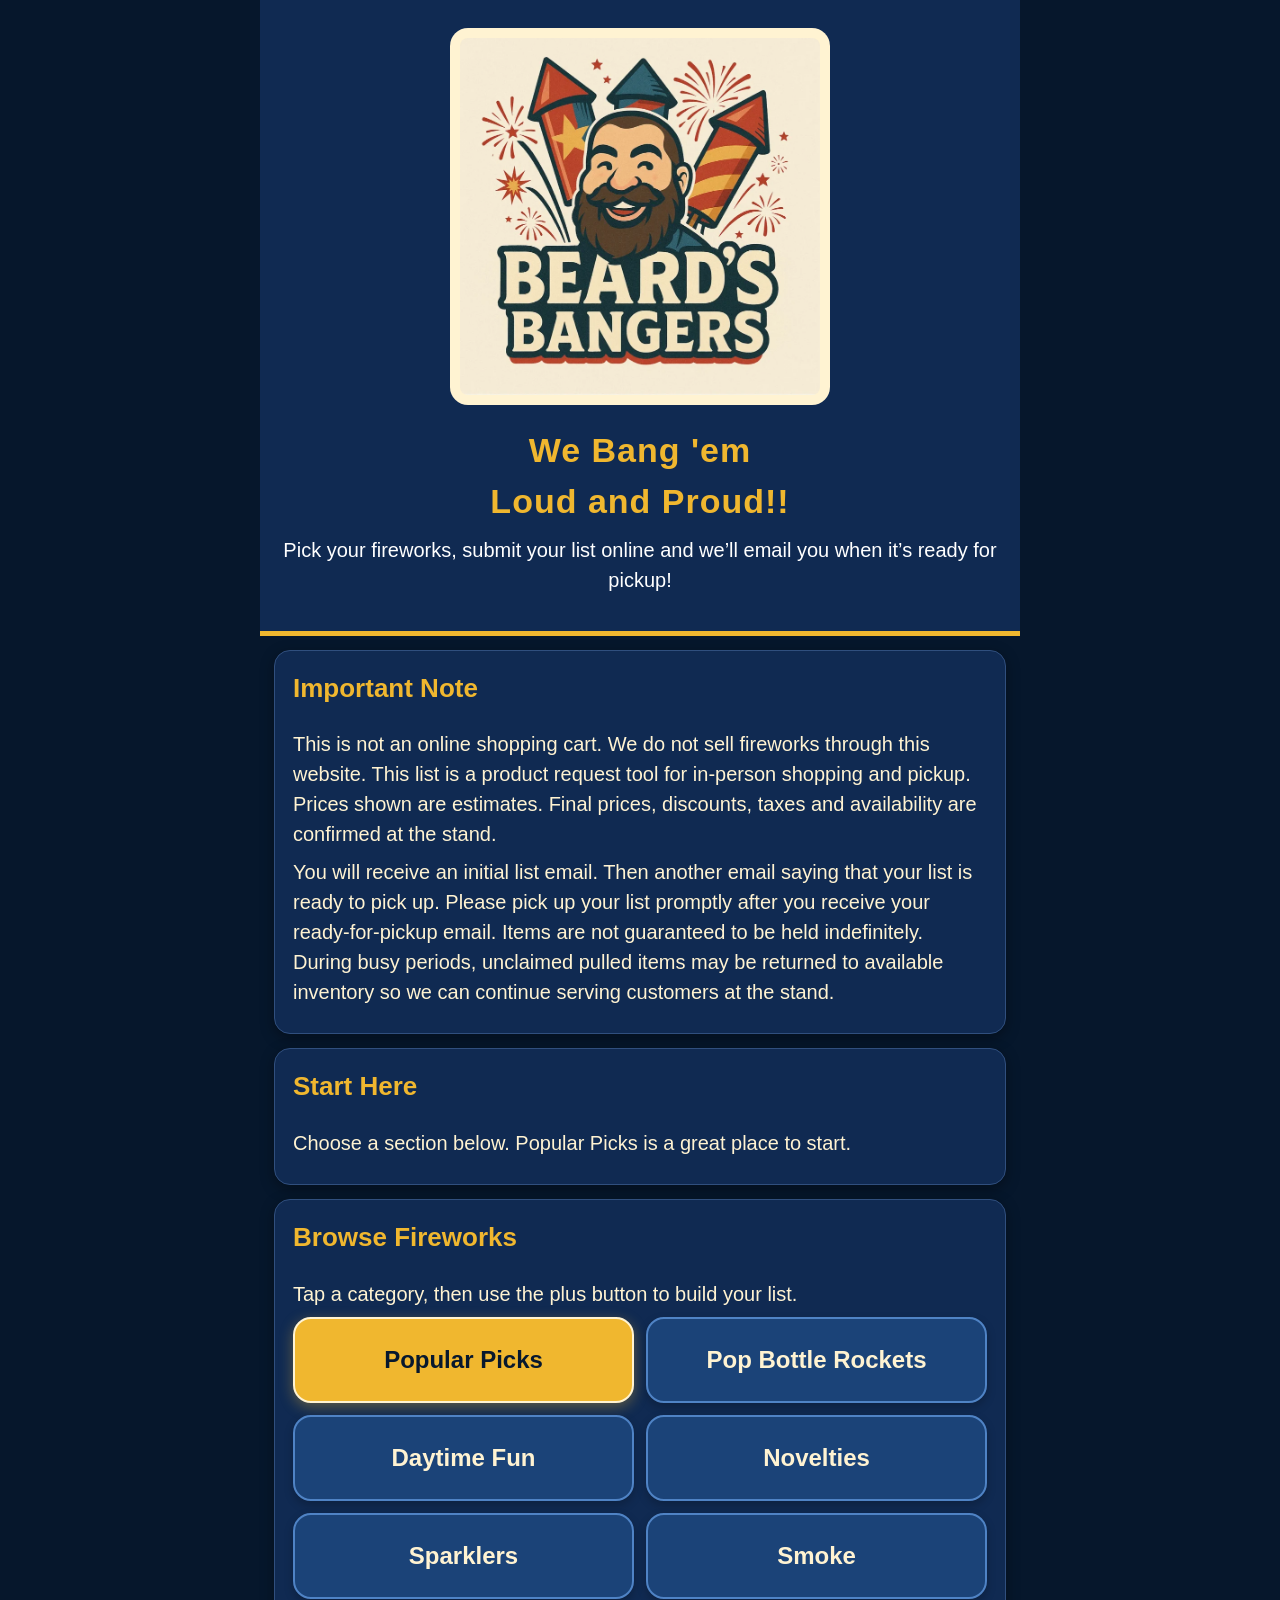
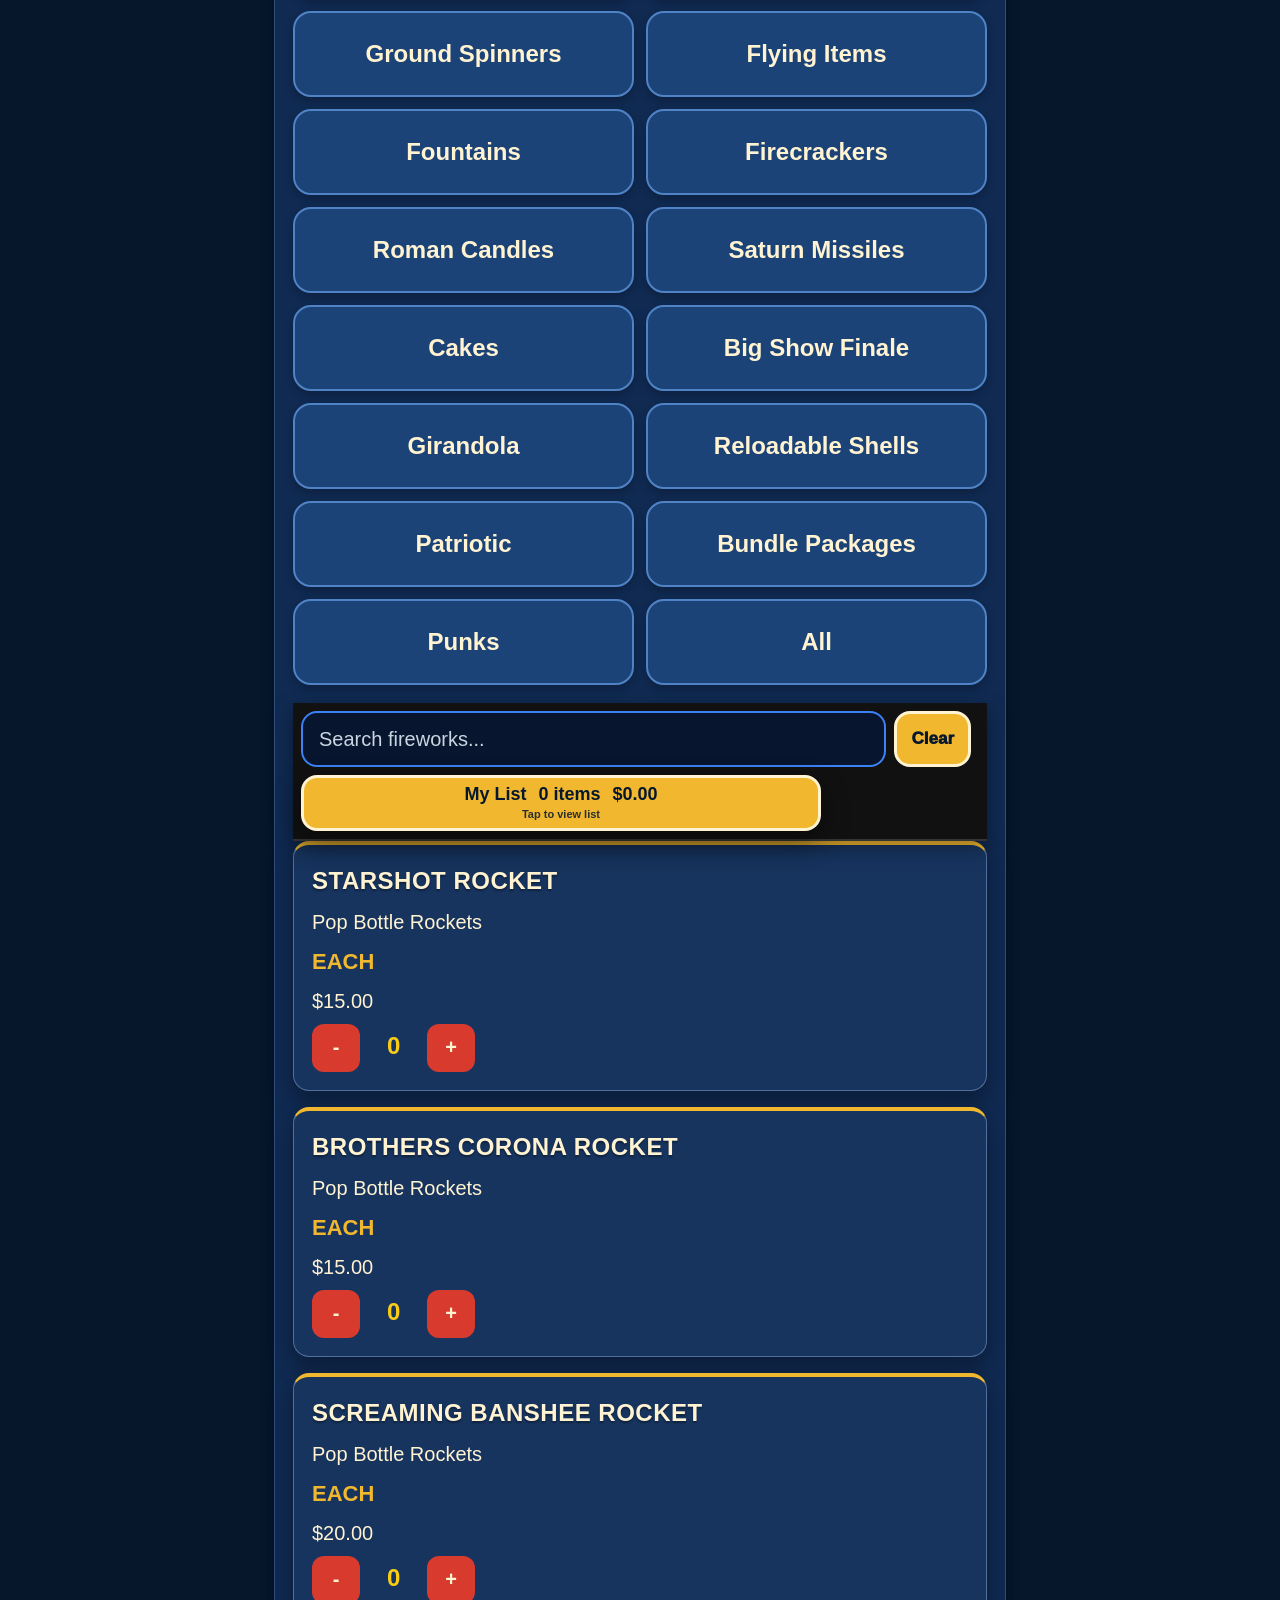
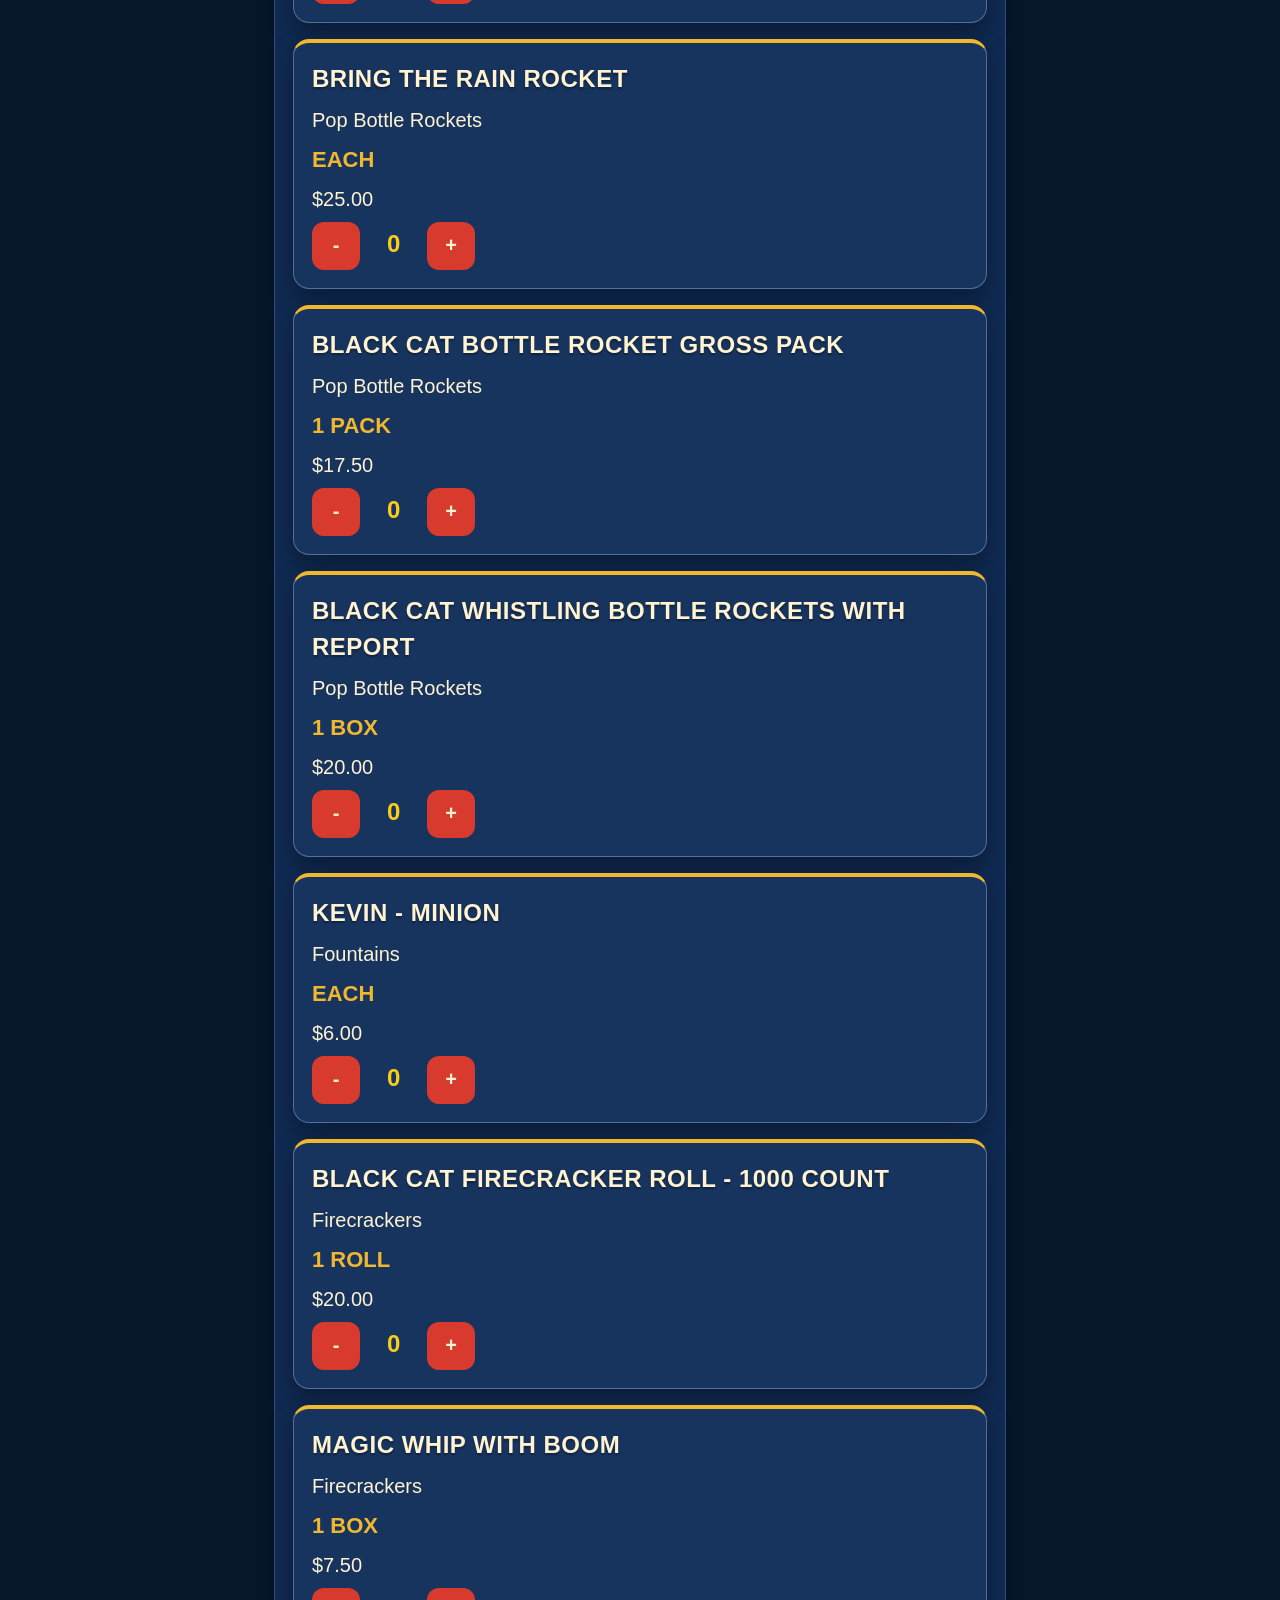
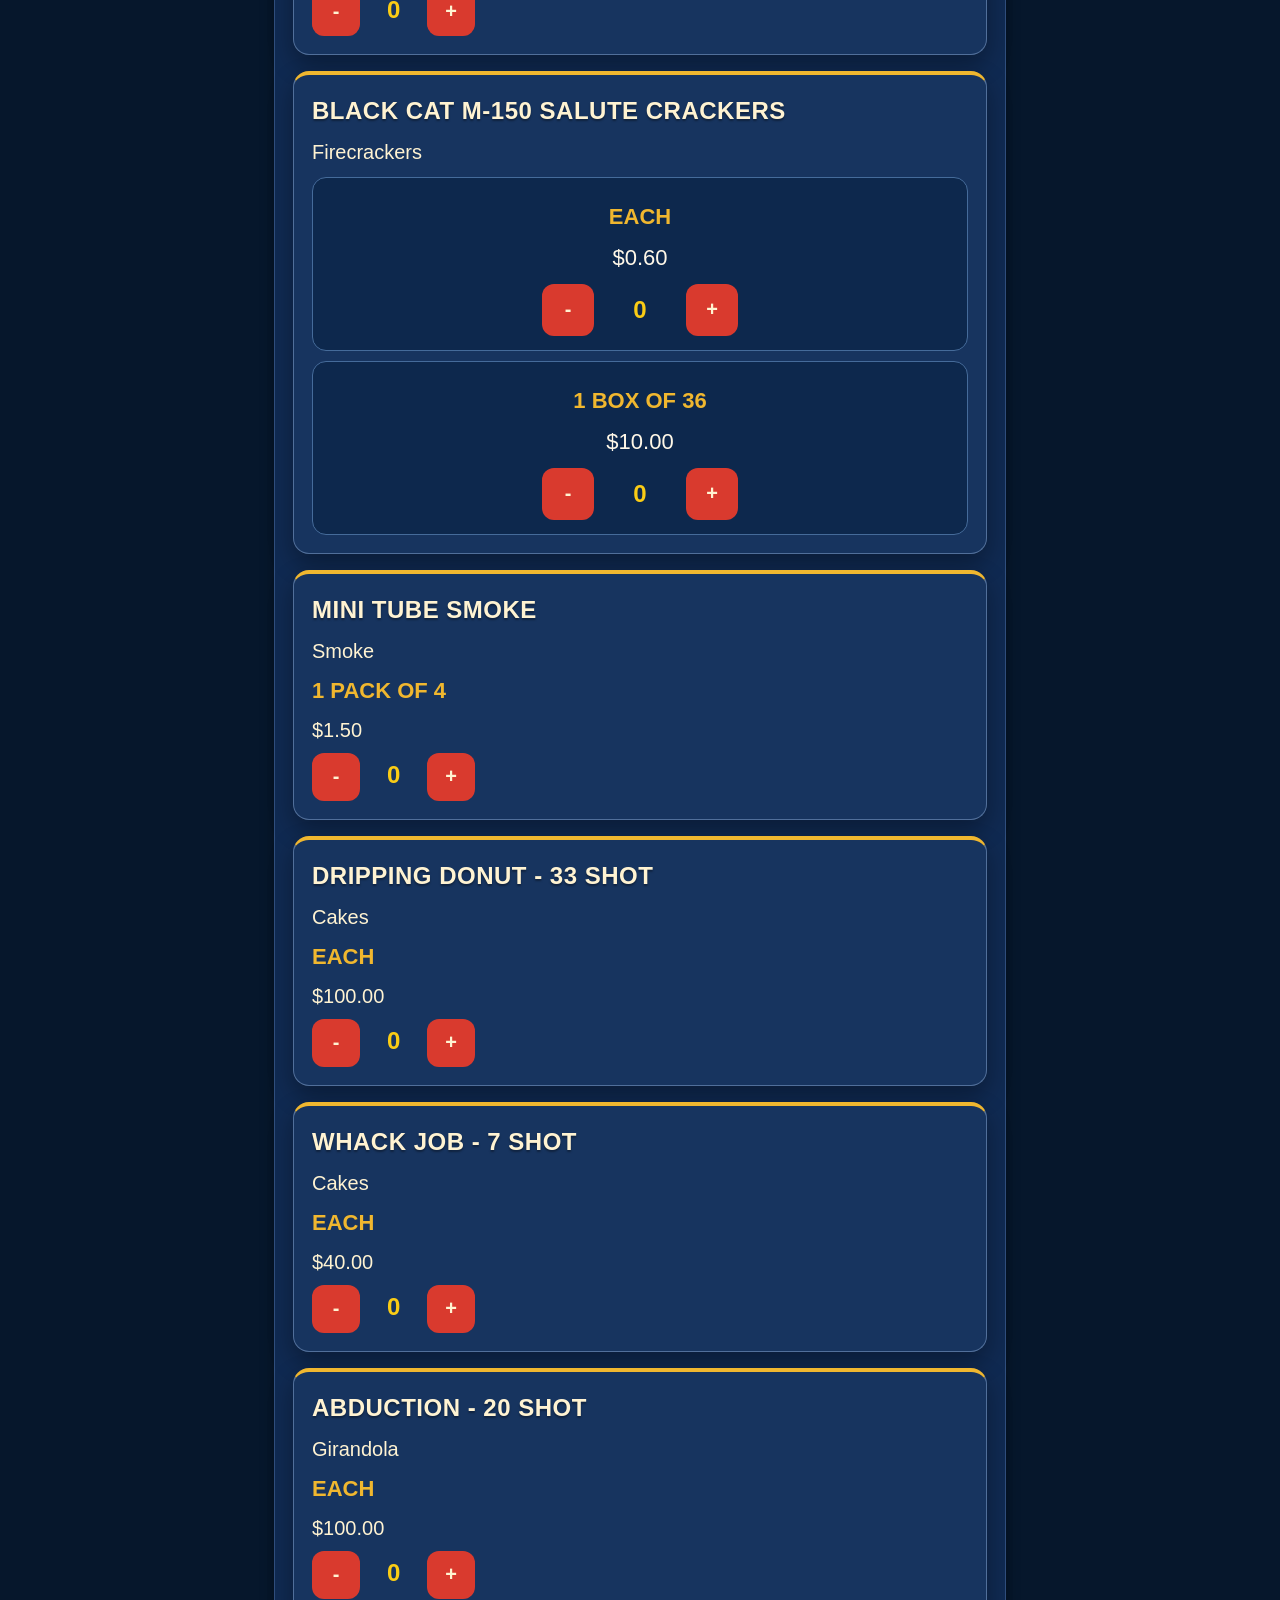
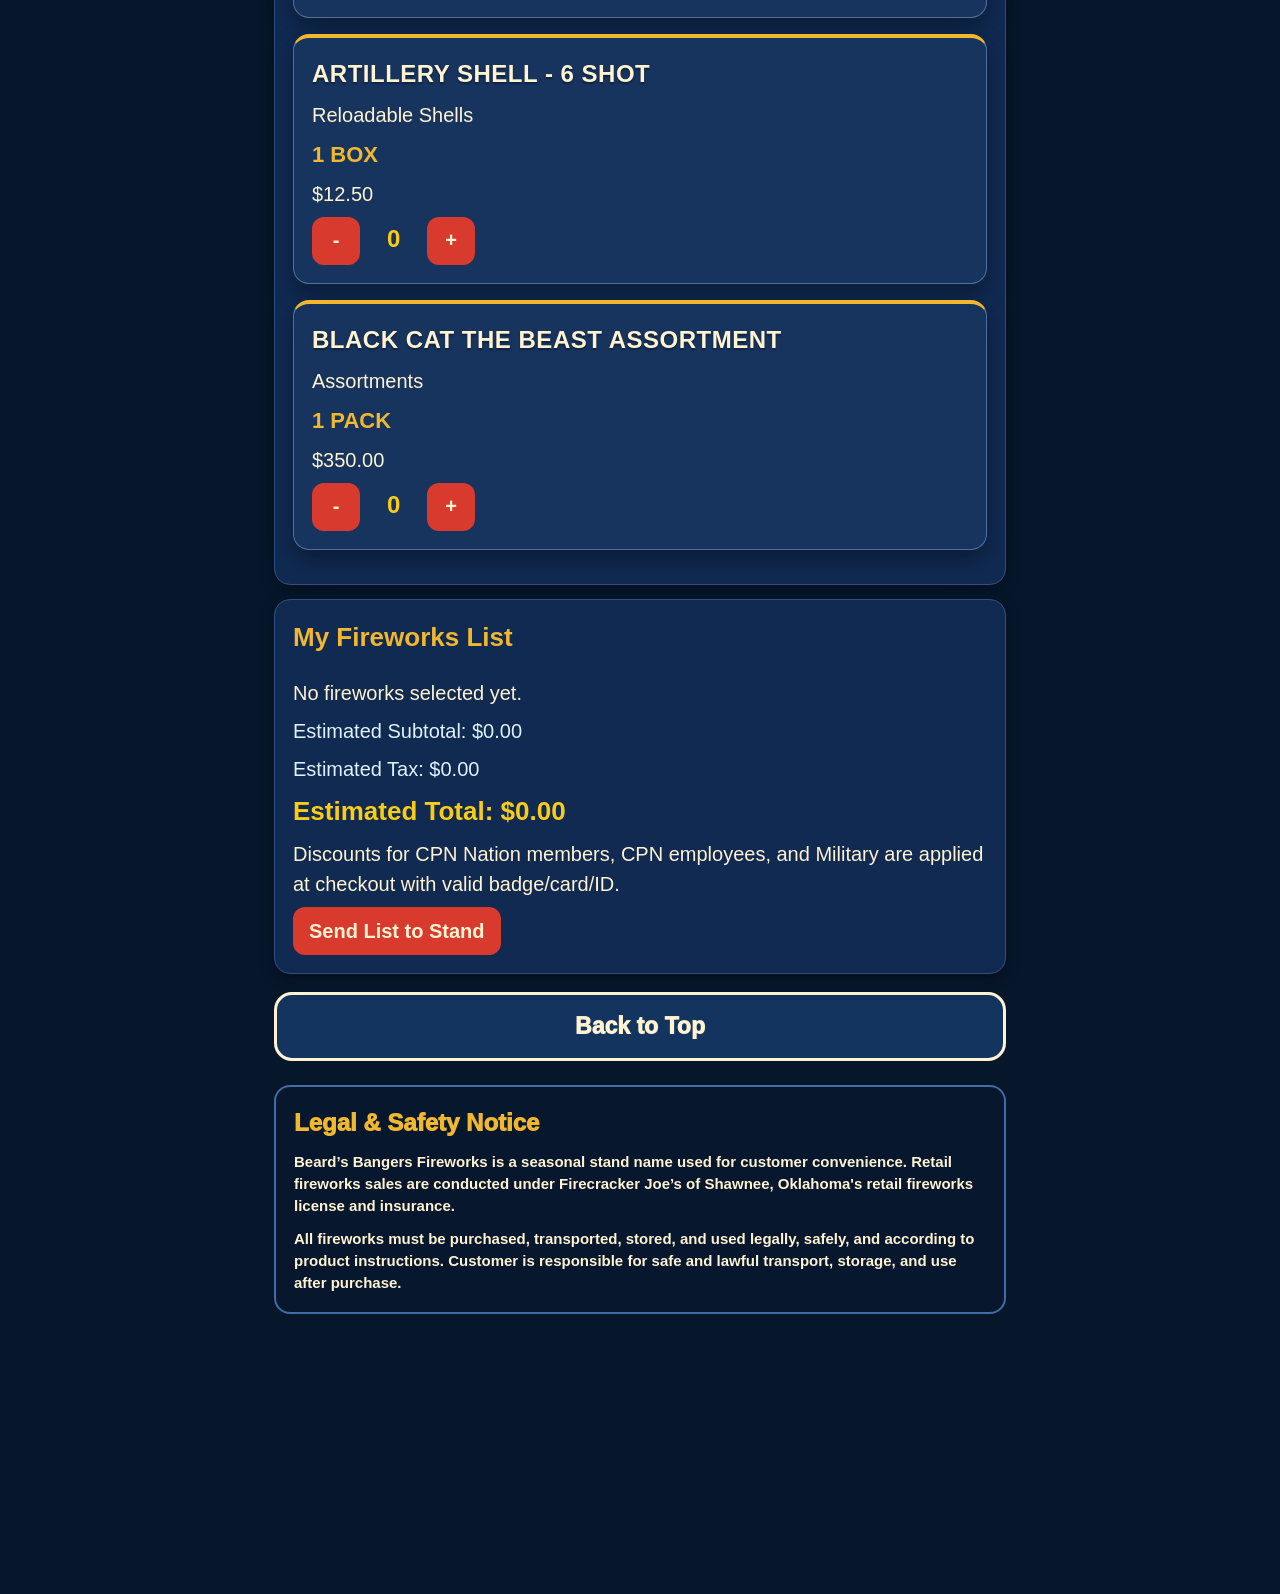
==== commit 9cdce0ad: "Add pickup timing notice Add a pickup timing notice to the customer submission form so customers kno" ====
--- a/index.html
+++ b/index.html
@@ -53,6 +53,14 @@
   This list is a product request tool for in-person shopping and pickup.
   Prices shown are estimates. Final prices, discounts, taxes and availability are confirmed at the stand.
 </p>
+
+<p>
+  You will receive an initial list email. Then another email saying that your list is ready to pick up. Please pick up your list promptly after you receive your ready-for-pickup email.
+  Items are not guaranteed to be held indefinitely. During busy periods, unclaimed
+  pulled items may be returned to available inventory so we can continue serving
+  customers at the stand.
+</p>
+
   </section>
   <!-- Important Note section ends here. -->
 
@@ -241,6 +249,12 @@
         Enter your email so we can send your ticket number and contact you if anything is unavailable.
       </p>
 
+      <!-- This tells customers not to come to pickup until their list is ready. -->
+<p class="pickup-timing-notice">
+  <strong>Pickup Timing:</strong> Submitting your list does not mean it is ready right away.
+  Please wait for a separate ready-for-pickup email before coming to the Mobile Pickup container.
+</p>
+
       <!-- Customer email starts here. -->
       <div class="form-field">
         <label for="customer-email">Email address:</label>
--- a/style.css
+++ b/style.css
@@ -3109,4 +3109,20 @@
   box-shadow: 0 4px 18px rgba(240, 183, 47, 0.35) !important;
 }
 
-/* Staff category buttons exact customer-style match ends here. */+/* Staff category buttons exact customer-style match ends here. */
+
+/* Pickup timing notice starts here. */
+
+.pickup-timing-notice {
+  margin: 14px 0;
+  padding: 12px;
+  background-color: #fff3d2;
+  color: #07182e;
+  border: 2px solid #f0b72f;
+  border-radius: 12px;
+  font-size: 15px;
+  line-height: 1.35;
+  font-weight: 800;
+}
+
+/* Pickup timing notice ends here. */
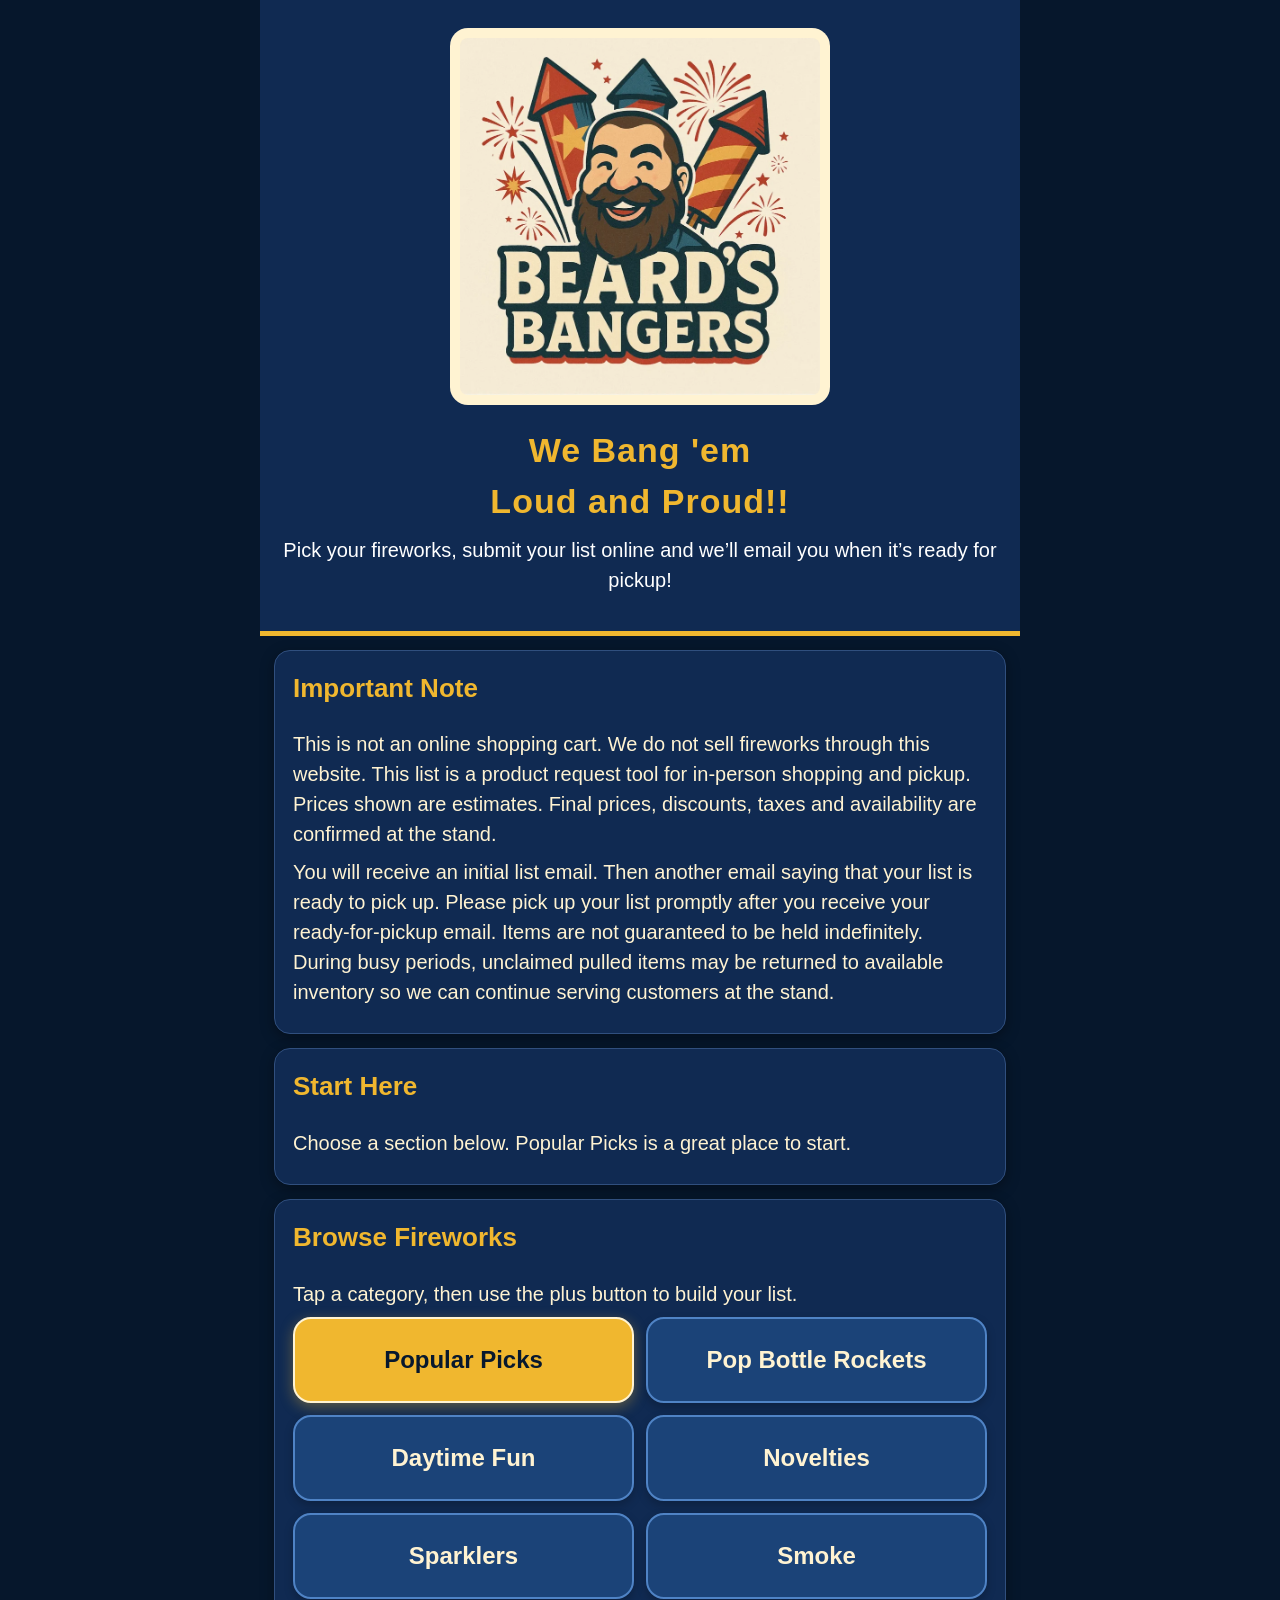
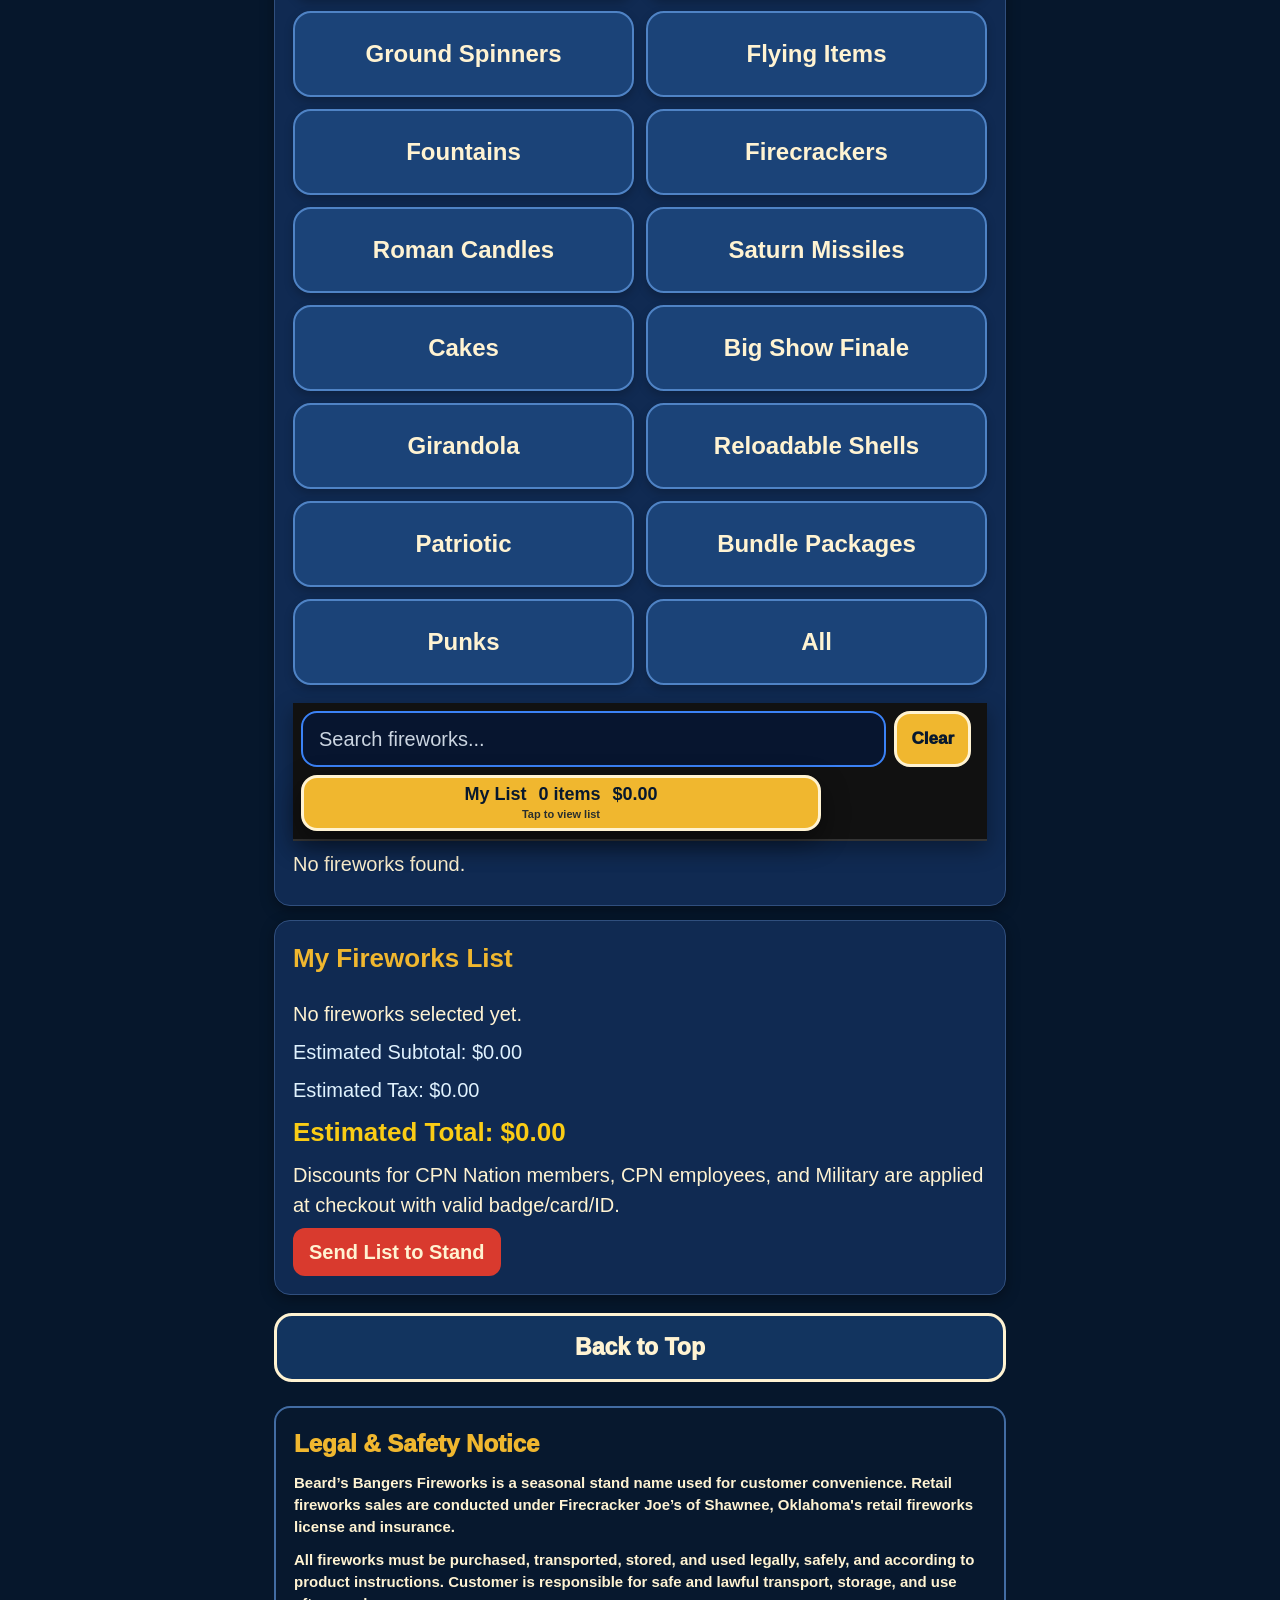
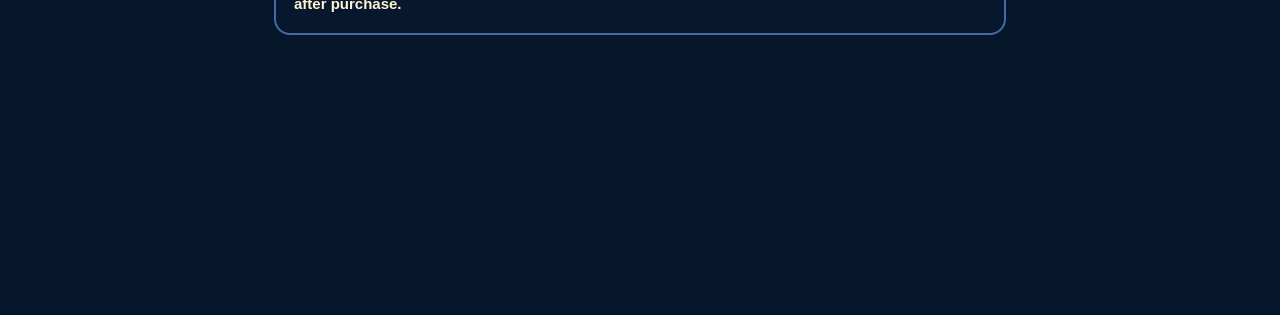
==== commit f35980b8: "Clean up Cakes category filtering Update customer category filtering so the Cakes button only shows " ====
--- a/index.html
+++ b/index.html
@@ -17,7 +17,7 @@
   <title>Fireworks Stand List</title>
 
   <!-- This connects our CSS file so we can style the page. -->
-<link rel="stylesheet" href="style.css?v=26">
+<link rel="stylesheet" href="style.css?v=27">
 </head>
 
 <body>
@@ -367,7 +367,7 @@
 
   <!-- This connects our JavaScript file so the buttons can do things. -->
   <script src="catalog.js?v=27"></script>
-<script src="script.js?v=30"></script>
+<script src="script.js?v=31"></script>
 </body>
 
 </html>
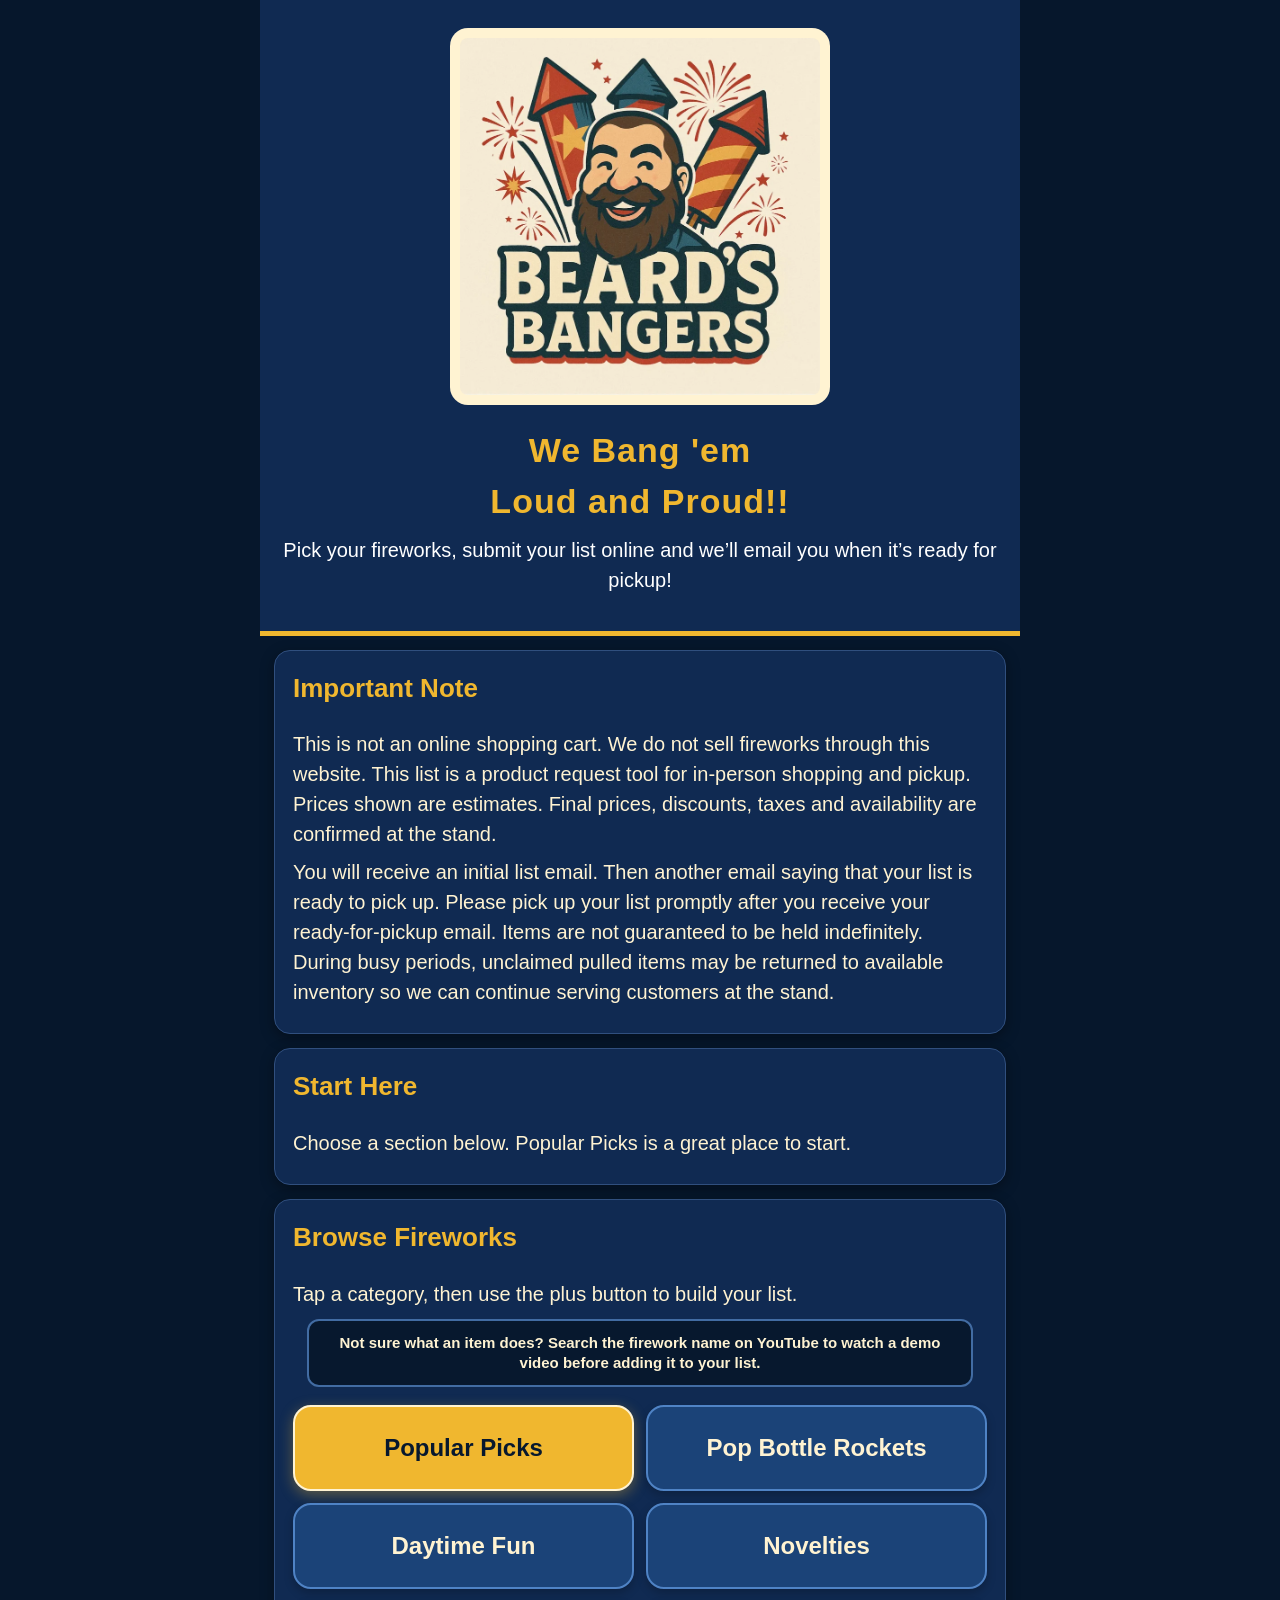
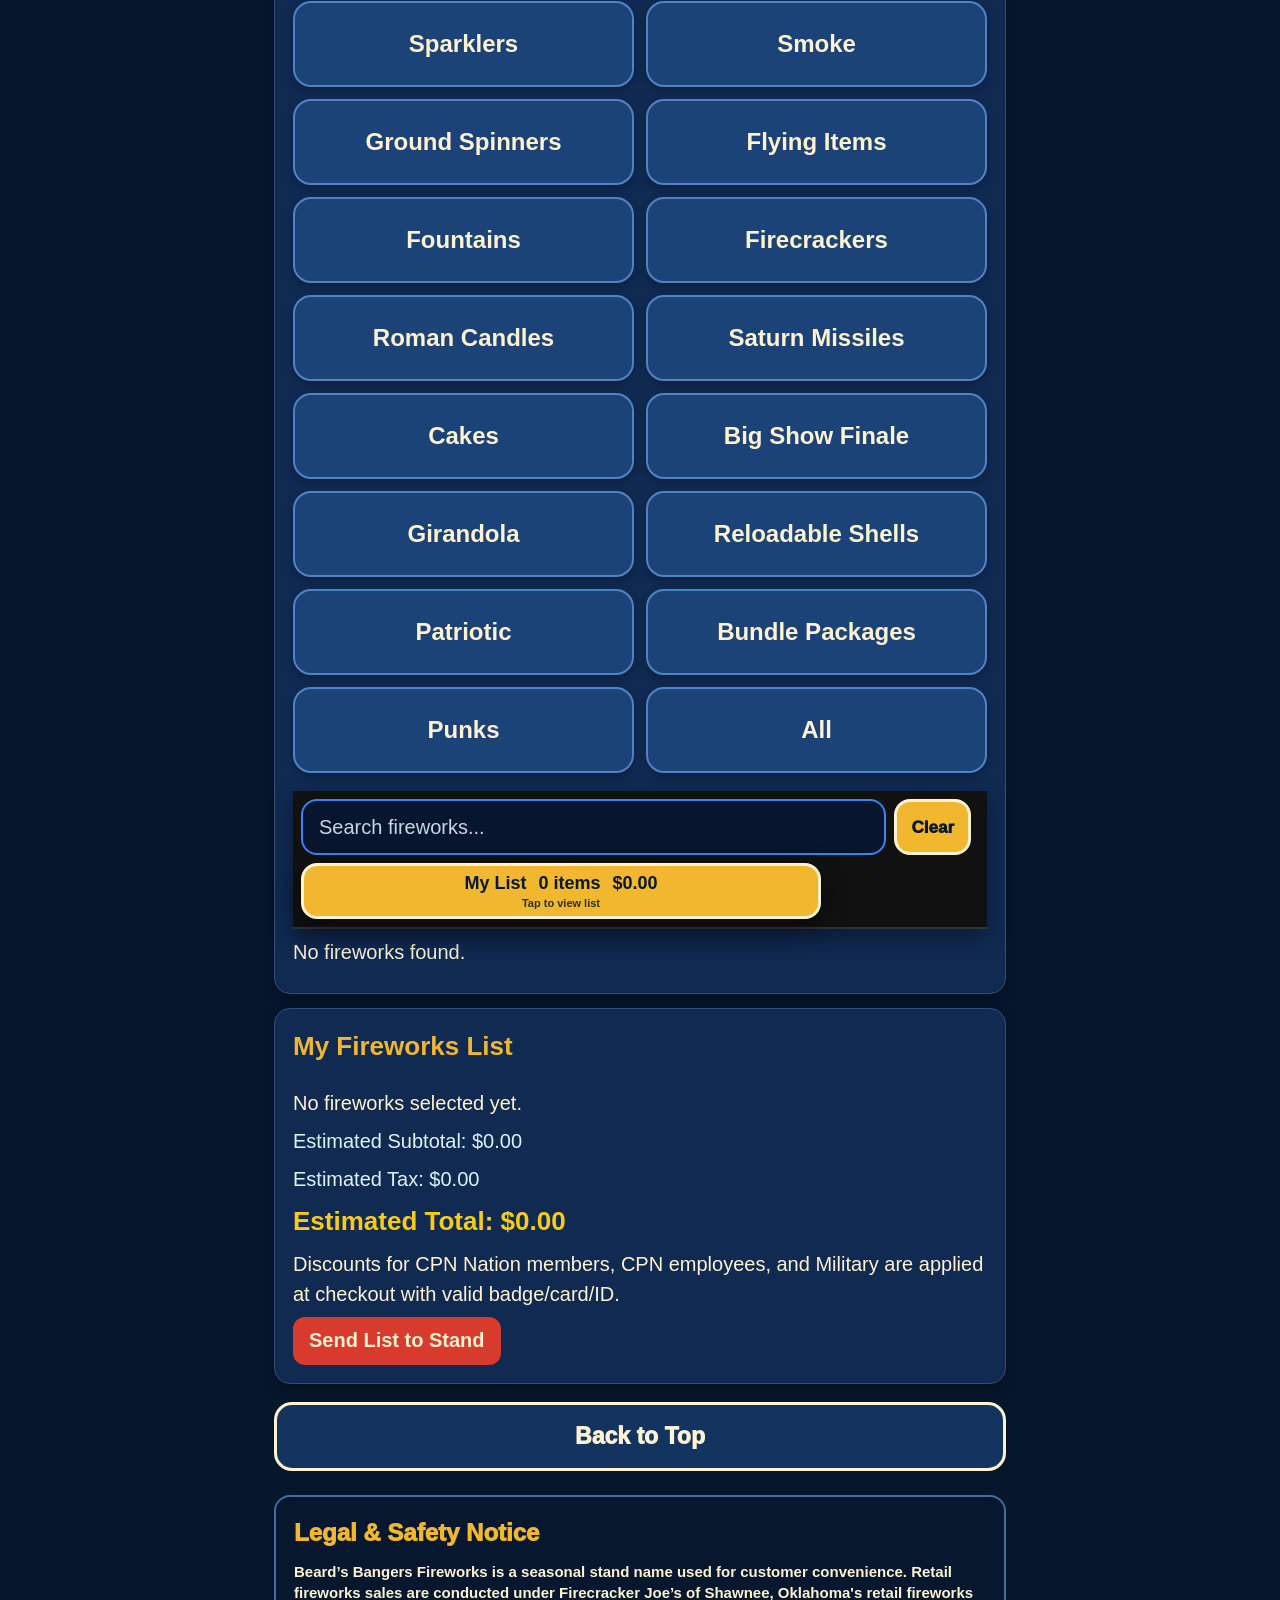
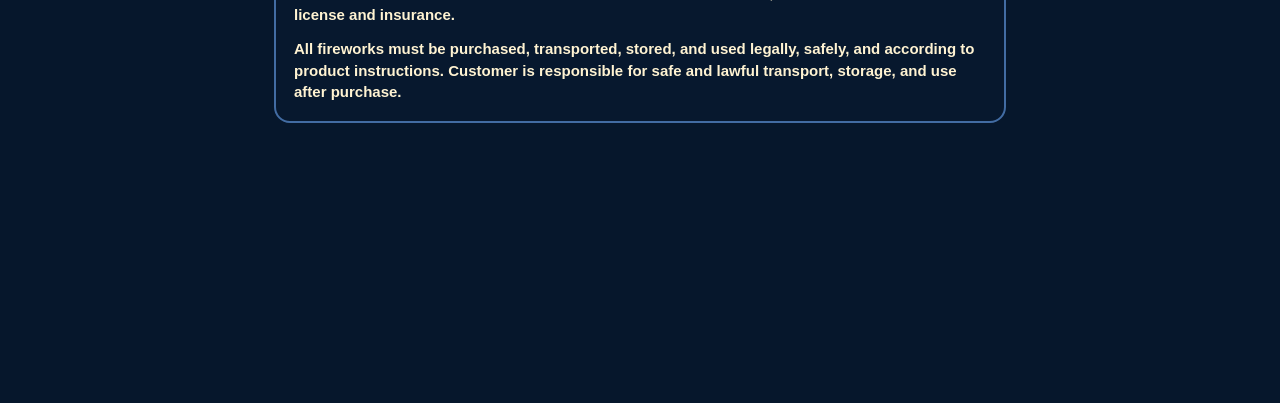
==== commit 3cb1f09a: "Add YouTube demo shopping tip Add a customer-facing tip encouraging shoppers to search firework name" ====
--- a/index.html
+++ b/index.html
@@ -17,7 +17,7 @@
   <title>Fireworks Stand List</title>
 
   <!-- This connects our CSS file so we can style the page. -->
-<link rel="stylesheet" href="style.css?v=27">
+<link rel="stylesheet" href="style.css?v=28">
 </head>
 
 <body>
@@ -81,6 +81,10 @@
 
   <!-- This explains what the customer should do. -->
   <p>Tap a category, then use the plus button to build your list.</p>
+
+  <p class="shopping-tip">
+  Not sure what an item does? Search the firework name on YouTube to watch a demo video before adding it to your list.
+</p>
 
   <!-- Category filter buttons start here inside this box. -->
   <div id="category-filter-buttons">
--- a/style.css
+++ b/style.css
@@ -3125,4 +3125,21 @@
   font-weight: 800;
 }
 
-/* Pickup timing notice ends here. */+/* Pickup timing notice ends here. */
+
+/* Shopping tip starts here. */
+
+.shopping-tip {
+  margin: 10px 14px 18px 14px;
+  padding: 12px;
+  background-color: #07182e;
+  color: #fff3d2;
+  border: 2px solid #426ca3;
+  border-radius: 12px;
+  font-size: 15px;
+  line-height: 1.35;
+  font-weight: 800;
+  text-align: center;
+}
+
+/* Shopping tip ends here. */
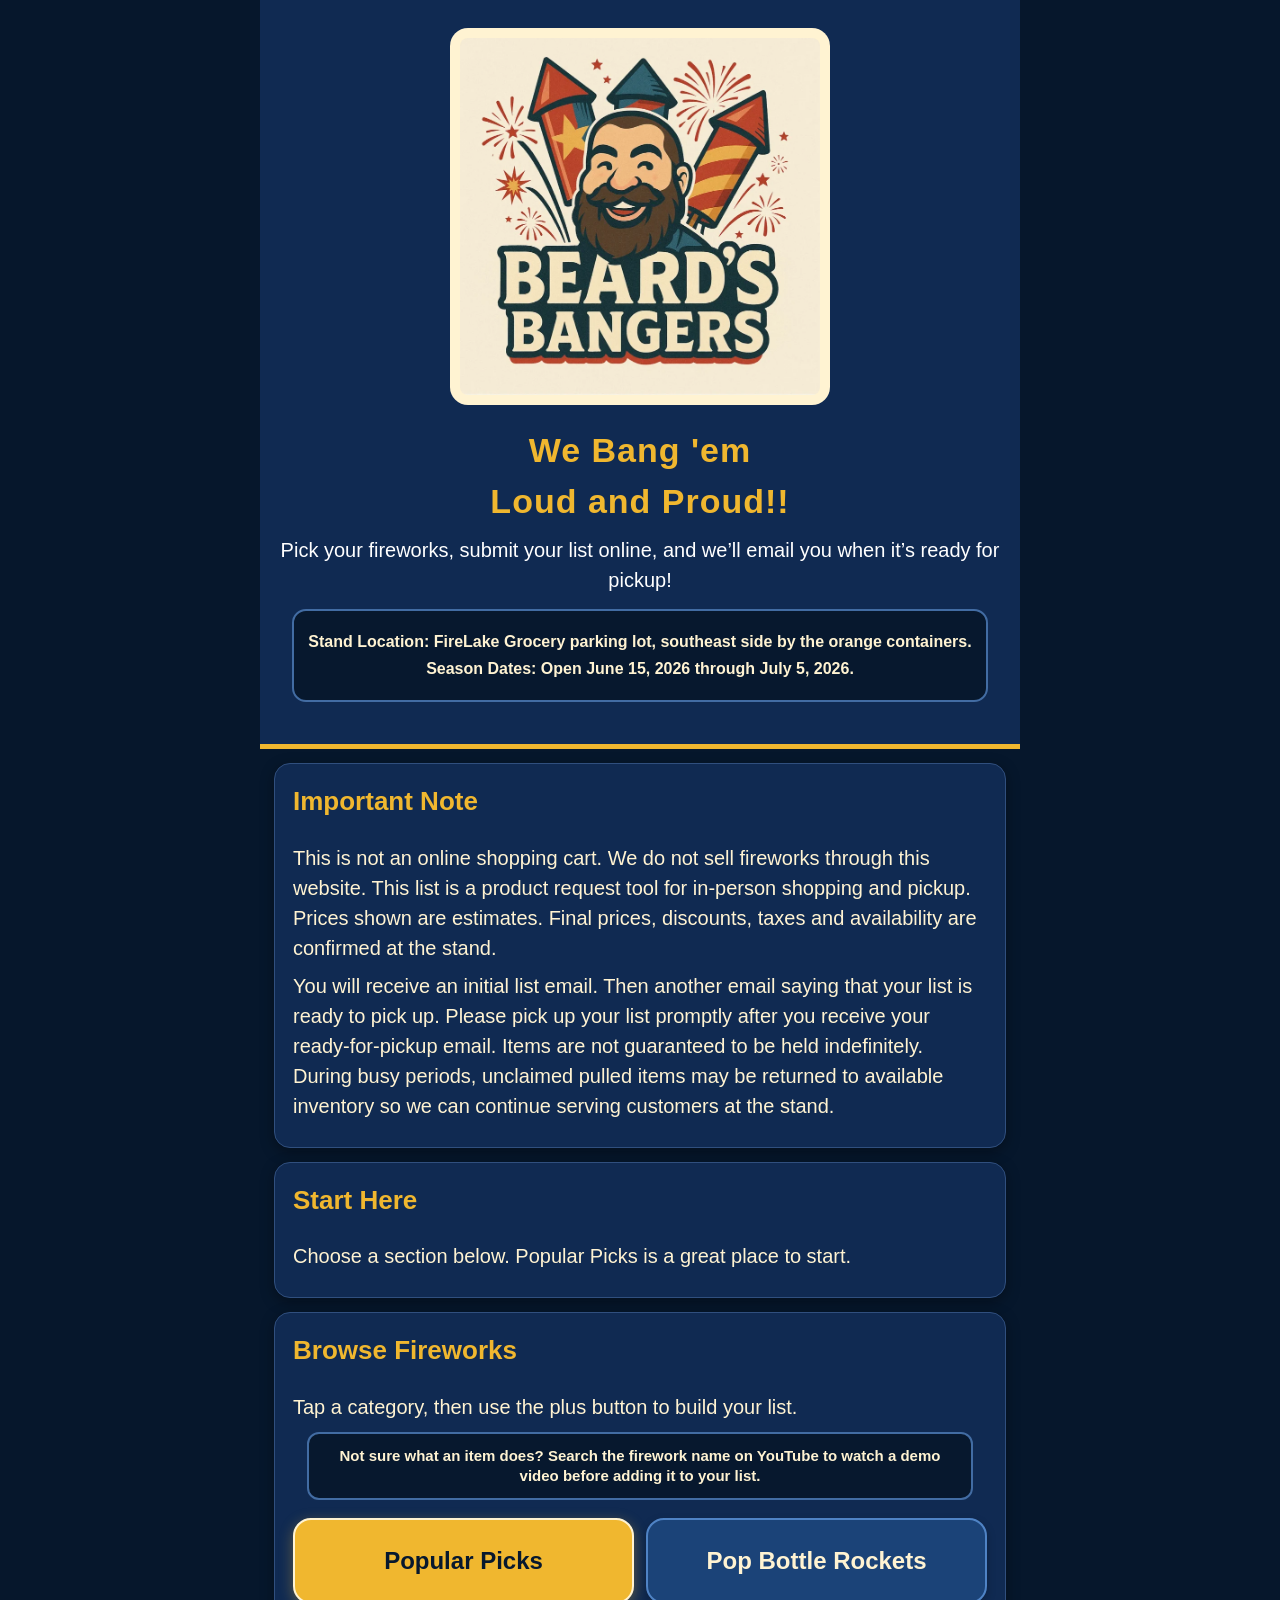
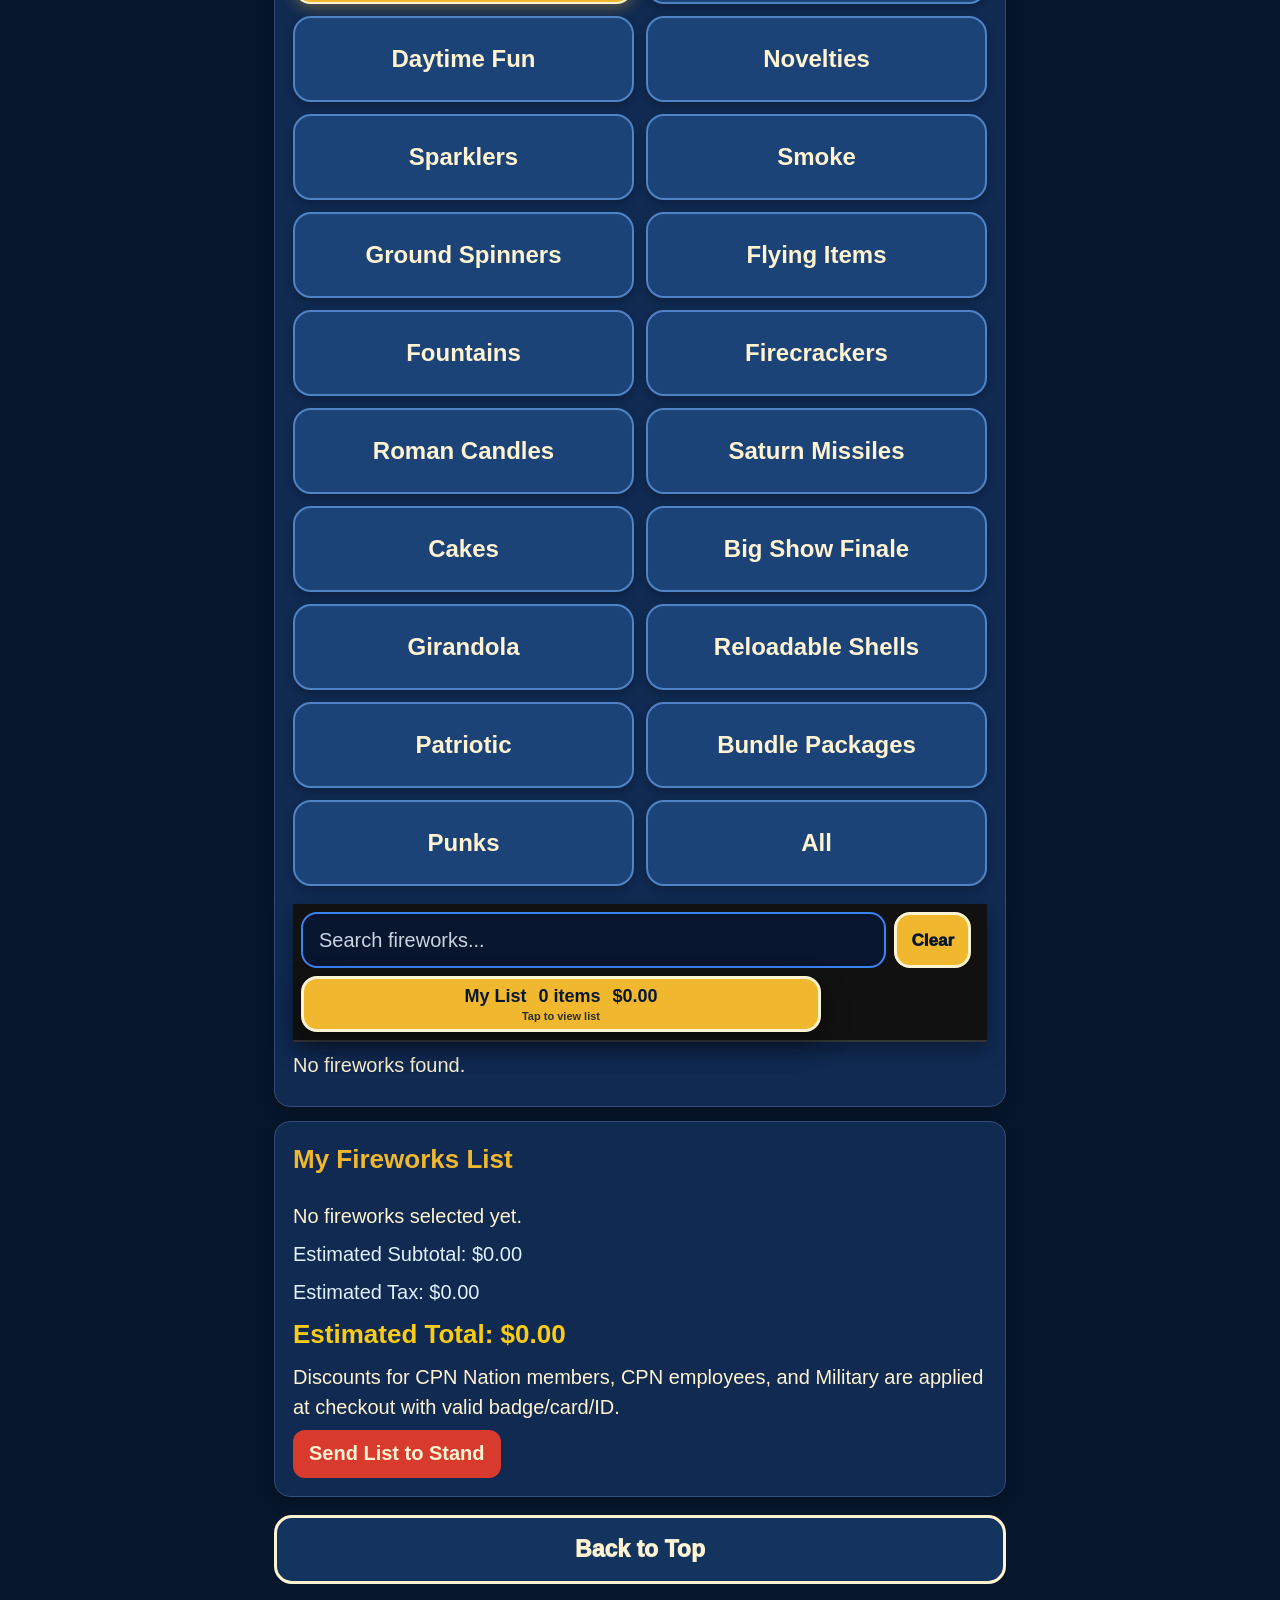
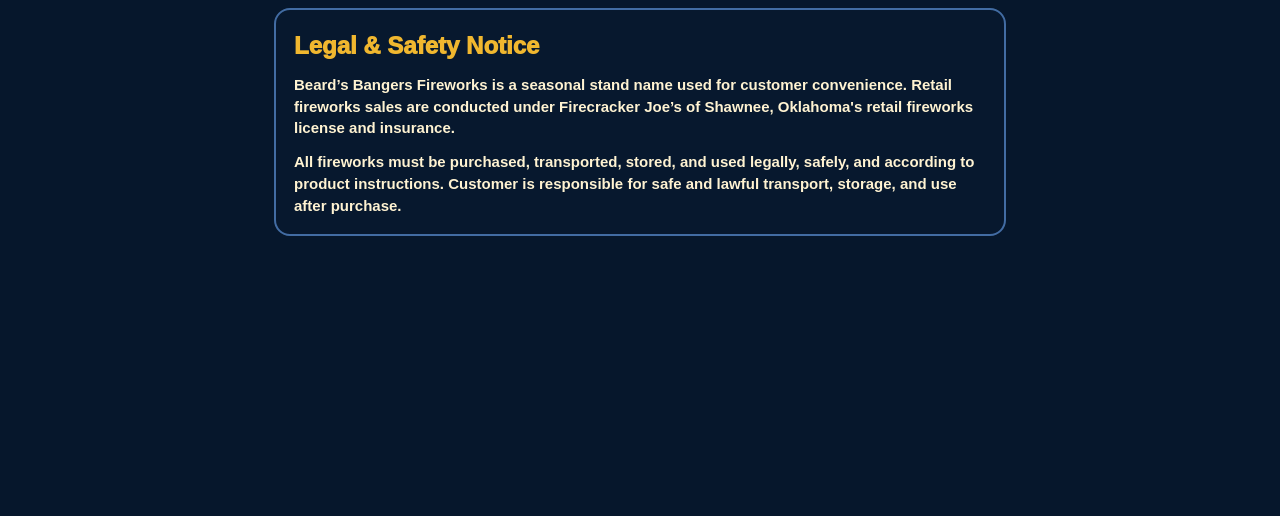
==== commit 323e19db: "Add stand location and season dates Add customer-facing stand location and seasonal date information" ====
--- a/index.html
+++ b/index.html
@@ -17,7 +17,7 @@
   <title>Fireworks Stand List</title>
 
   <!-- This connects our CSS file so we can style the page. -->
-<link rel="stylesheet" href="style.css?v=28">
+<link rel="stylesheet" href="style.css?v=29">
 </head>
 
 <body>
@@ -37,8 +37,21 @@
 
   <!-- This explains the purpose of the page. -->
   <p>
-  Pick your fireworks, submit your list online and we’ll email you when it’s ready for pickup!
-</p>
+  Pick your fireworks, submit your list online, and we’ll email you when it’s ready for pickup!
+</p>
+
+<!-- Stand location and seasonal dates start here. -->
+<div class="stand-info-box">
+  <p>
+    <strong>Stand Location:</strong> FireLake Grocery parking lot, southeast side by the orange containers.
+  </p>
+
+  <p>
+    <strong>Season Dates:</strong> Open June 15, 2026 through July 5, 2026.
+  </p>
+</div>
+<!-- Stand location and seasonal dates end here. -->
+
 </header>
   <!-- Header section ends here. -->
 
--- a/style.css
+++ b/style.css
@@ -3142,4 +3142,25 @@
   text-align: center;
 }
 
-/* Shopping tip ends here. */+/* Shopping tip ends here. */
+
+/* Stand info box starts here. */
+
+.stand-info-box {
+  margin: 14px;
+  padding: 14px;
+  background-color: #07182e;
+  color: #fff3d2;
+  border: 2px solid #426ca3;
+  border-radius: 14px;
+  text-align: center;
+}
+
+.stand-info-box p {
+  margin: 6px 0;
+  font-size: 16px;
+  line-height: 1.35;
+  font-weight: 800;
+}
+
+/* Stand info box ends here. */
